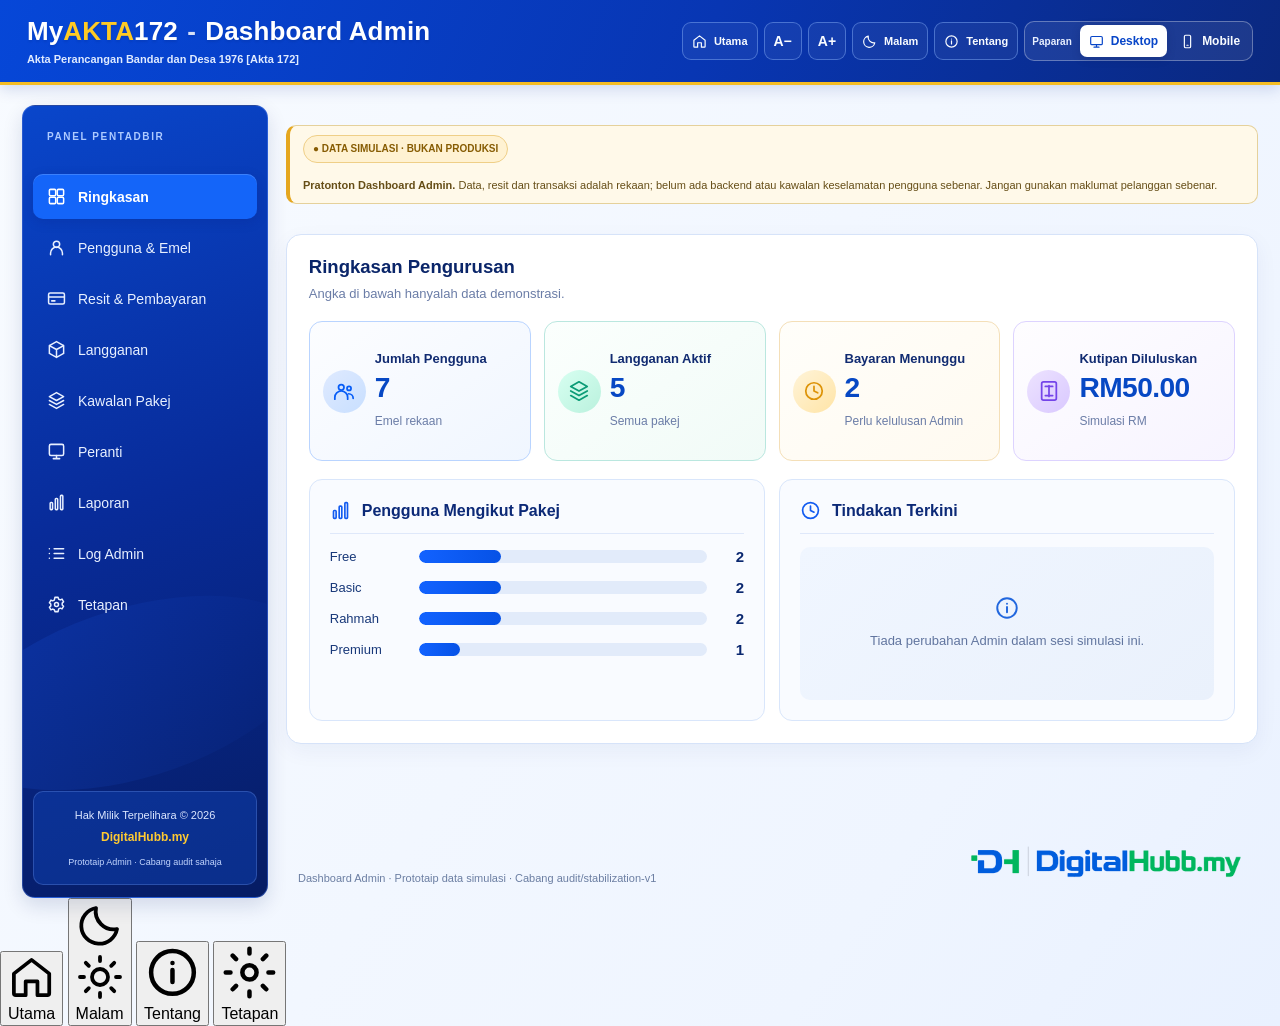
==== admin-preview.html @ 058cecf7 "ui(admin): tambah bar navigasi bawah mobile empat ikon" ====
<!doctype html>
<html lang="ms">
<head>
<meta charset="utf-8"><meta name="viewport" content="width=device-width, initial-scale=1">
<meta name="robots" content="noindex,nofollow">
<title>MyAKTA172 — Dashboard Admin · Royal Blue (Prototaip)</title>
<link rel="stylesheet" href="./admin-preview.css">
<script defer src="./admin-package-policy.js"></script>
<script defer src="./admin-preview.js"></script>
</head>
<body class="admin-royal">
<header class="site-header" role="banner">
  <div class="site-identity">
    <h1>My<span class="gold">AKTA</span>172 <span class="title-dash">-</span> Dashboard Admin</h1>
    <p>Akta Perancangan Bandar dan Desa 1976 [Akta 172]</p>
  </div>
  <nav class="top-actions" aria-label="Navigasi dan kawalan paparan Admin">
    <button type="button" class="header-btn admin-menu-toggle" id="adminMenuToggle" aria-controls="adminSidebar" aria-expanded="false" aria-label="Buka menu Admin">
      <svg viewBox="0 0 24 24" fill="none" stroke="currentColor" stroke-width="2.2" stroke-linecap="round" aria-hidden="true"><path d="M4 6h16M4 12h16M4 18h16"/></svg><span>Menu</span>
    </button>
    <button type="button" class="header-btn" id="navHome"><svg viewBox="0 0 24 24" fill="none" stroke="currentColor" stroke-width="1.9" stroke-linecap="round" stroke-linejoin="round" aria-hidden="true"><path d="m3 10 9-7 9 7v10a1 1 0 0 1-1 1h-5v-7H9v7H4a1 1 0 0 1-1-1z"/></svg><span>Utama</span></button>
    <button type="button" class="header-btn text-scale" id="fontDecrease" title="Kecilkan tulisan Dashboard">A−</button>
    <button type="button" class="header-btn text-scale" id="fontIncrease" title="Besarkan tulisan Dashboard">A+</button>
    <button type="button" class="header-btn" id="themeToggle" aria-pressed="false"><svg viewBox="0 0 24 24" fill="none" stroke="currentColor" stroke-width="1.9" stroke-linecap="round" stroke-linejoin="round" aria-hidden="true"><path d="M20.5 14A9 9 0 0 1 10 3.5 9 9 0 1 0 20.5 14z"/></svg><span>Malam</span></button>
    <button type="button" class="header-btn" id="aboutAdmin"><svg viewBox="0 0 24 24" fill="none" stroke="currentColor" stroke-width="1.9" stroke-linecap="round" stroke-linejoin="round" aria-hidden="true"><circle cx="12" cy="12" r="9"/><path d="M12 11v5m0-8h.01"/></svg><span>Tentang</span></button>
    <div class="view-switch" role="group" aria-label="Pratonton paparan"><span>Paparan</span>
      <button type="button" class="view-btn active" id="viewDesktop" aria-pressed="true"><svg viewBox="0 0 24 24" fill="none" stroke="currentColor" stroke-width="1.9" stroke-linecap="round" stroke-linejoin="round" aria-hidden="true"><rect x="2.7" y="4" width="18.6" height="13" rx="2"/><path d="M8 21h8m-4-4v4"/></svg><span>Desktop</span></button>
      <button type="button" class="view-btn" id="viewMobile" aria-pressed="false"><svg viewBox="0 0 24 24" fill="none" stroke="currentColor" stroke-width="1.9" stroke-linecap="round" stroke-linejoin="round" aria-hidden="true"><rect x="7" y="2" width="10" height="20" rx="2"/><path d="M11 18h2"/></svg><span>Mobile</span></button>
    </div>
  </nav>
</header>
<button type="button" class="admin-drawer-backdrop" id="adminMenuBackdrop" hidden aria-label="Tutup menu Admin"></button>
<div class="shell">
<aside class="sidebar" id="adminSidebar" aria-label="Navigasi modul Admin">
  <button type="button" class="admin-menu-close" id="adminMenuClose" aria-label="Tutup menu">×</button>
  <div class="side-heading">PANEL PENTADBIR</div>
  <nav class="side-nav" aria-label="Modul pentadbir">
    <button type="button" class="active" data-tab="overview"><svg viewBox="0 0 24 24" fill="none" stroke="currentColor" stroke-width="1.9" stroke-linecap="round" stroke-linejoin="round" aria-hidden="true"><rect x="3" y="3" width="8" height="8" rx="1.5"/><rect x="13" y="3" width="8" height="8" rx="1.5"/><rect x="3" y="13" width="8" height="8" rx="1.5"/><rect x="13" y="13" width="8" height="8" rx="1.5"/></svg><span>Ringkasan</span></button>
    <button type="button" data-tab="users"><svg viewBox="0 0 24 24" fill="none" stroke="currentColor" stroke-width="1.9" stroke-linecap="round" stroke-linejoin="round" aria-hidden="true"><circle cx="12" cy="8" r="4"/><path d="M4.5 21v-2a7.5 7.5 0 0 1 15 0v2"/></svg><span>Pengguna & Emel</span></button>
    <button type="button" data-tab="payments"><svg viewBox="0 0 24 24" fill="none" stroke="currentColor" stroke-width="1.9" stroke-linecap="round" stroke-linejoin="round" aria-hidden="true"><rect x="2" y="5" width="20" height="14" rx="2"/><path d="M2 10h20m-16 5h4"/></svg><span>Resit & Pembayaran</span></button>
    <button type="button" data-tab="subscriptions"><svg viewBox="0 0 24 24" fill="none" stroke="currentColor" stroke-width="1.9" stroke-linecap="round" stroke-linejoin="round" aria-hidden="true"><path d="m12 2 9 5-9 5-9-5 9-5zm-9 5v10l9 5 9-5V7M12 12v10"/></svg><span>Langganan</span></button>
    <button type="button" data-tab="plans"><svg viewBox="0 0 24 24" fill="none" stroke="currentColor" stroke-width="1.9" stroke-linecap="round" stroke-linejoin="round" aria-hidden="true"><path d="m12 2-9 5 9 5 9-5-9-5zm-9 10 9 5 9-5m-18 5 9 5 9-5"/></svg><span>Kawalan Pakej</span></button>
    <button type="button" data-tab="devices"><svg viewBox="0 0 24 24" fill="none" stroke="currentColor" stroke-width="1.9" stroke-linecap="round" stroke-linejoin="round" aria-hidden="true"><rect x="3" y="3" width="18" height="14" rx="2"/><path d="M8 21h8m-4-4v4"/></svg><span>Peranti</span></button>
    <button type="button" data-tab="reports"><svg viewBox="0 0 24 24" fill="none" stroke="currentColor" stroke-width="1.9" stroke-linecap="round" stroke-linejoin="round" aria-hidden="true"><rect x="4" y="12" width="3" height="9" rx="1"/><rect x="10.5" y="7" width="3" height="14" rx="1"/><rect x="17" y="3" width="3" height="18" rx="1"/></svg><span>Laporan</span></button>
    <button type="button" data-tab="audit"><svg viewBox="0 0 24 24" fill="none" stroke="currentColor" stroke-width="1.9" stroke-linecap="round" stroke-linejoin="round" aria-hidden="true"><path d="M9 6h12M9 12h12M9 18h12M3 6h.01M3 12h.01M3 18h.01"/></svg><span>Log Admin</span></button>
    <button type="button" data-tab="settings"><svg viewBox="0 0 24 24" fill="none" stroke="currentColor" stroke-width="1.9" stroke-linecap="round" stroke-linejoin="round" aria-hidden="true"><path d="M10 3h4l.8 2.3 2 .9 2.2-1 2 3.4-1.8 1.6v2.4l1.8 1.6-2 3.4-2.2-1-2 .9L14 21h-4l-.8-2.3-2-.9-2.2 1-2-3.4 1.8-1.6v-2.4L3 9.8l2-3.4 2.2 1 2-.9z"/><circle cx="12" cy="12" r="2.5"/></svg><span>Tetapan</span></button>
  </nav>
  <div class="side-foot"><div>Hak Milik Terpelihara © 2026</div><strong>DigitalHubb.my</strong><small>Prototaip Admin · Cabang audit sahaja</small></div>
</aside>
<div class="content">

<main class="main">
<div class="notice"><span class="demo-pill">● DATA SIMULASI · BUKAN PRODUKSI</span><span><b>Pratonton Dashboard Admin.</b> Data, resit dan transaksi adalah rekaan; belum ada backend atau kawalan keselamatan pengguna sebenar. Jangan gunakan maklumat pelanggan sebenar.</span></div>
<div id="toast" role="status" aria-live="polite"></div>
<section id="overview" class="panel">
<div class="section-title"><div><h2>Ringkasan Pengurusan</h2><p class="muted">Angka di bawah hanyalah data demonstrasi.</p></div></div>
<div class="kpis">
  <div class="kpi kpi-blue"><span class="kpi-icon"><svg viewBox="0 0 24 24" fill="none" stroke="currentColor" stroke-width="1.9" stroke-linecap="round" stroke-linejoin="round" aria-hidden="true"><circle cx="9" cy="8" r="3"/><circle cx="17.5" cy="9.2" r="2.2"/><path d="M2 21v-2a7 7 0 0 1 14 0v2M17 15a5 5 0 0 1 5 5"/></svg></span><div class="kpi-content"><span class="kpi-label">Jumlah Pengguna</span><strong id="kUsers">—</strong><span class="muted">Emel rekaan</span></div></div>
  <div class="kpi kpi-green"><span class="kpi-icon"><svg viewBox="0 0 24 24" fill="none" stroke="currentColor" stroke-width="1.9" stroke-linecap="round" stroke-linejoin="round" aria-hidden="true"><path d="m12 2 9 5-9 5-9-5 9-5zm-9 10 9 5 9-5m-18 5 9 5 9-5"/></svg></span><div class="kpi-content"><span class="kpi-label">Langganan Aktif</span><strong id="kActive">—</strong><span class="muted">Semua pakej</span></div></div>
  <div class="kpi kpi-amber"><span class="kpi-icon"><svg viewBox="0 0 24 24" fill="none" stroke="currentColor" stroke-width="1.9" stroke-linecap="round" stroke-linejoin="round" aria-hidden="true"><circle cx="12" cy="12" r="9"/><path d="M12 7v5l4 2"/></svg></span><div class="kpi-content"><span class="kpi-label">Bayaran Menunggu</span><strong id="kPending">—</strong><span class="muted">Perlu kelulusan Admin</span></div></div>
  <div class="kpi kpi-purple"><span class="kpi-icon"><svg viewBox="0 0 24 24" fill="none" stroke="currentColor" stroke-width="1.9" stroke-linecap="round" stroke-linejoin="round" aria-hidden="true"><rect x="4" y="2" width="16" height="20" rx="2"/><path d="M8 7h8M8 17h8m-4-11v12"/></svg></span><div class="kpi-content"><span class="kpi-label">Kutipan Diluluskan</span><strong id="kRevenue">—</strong><span class="muted">Simulasi RM</span></div></div>
</div>
<div class="grid2" style="margin-top:18px"><article class="tile overview-tile"><h3><svg viewBox="0 0 24 24" fill="none" stroke="currentColor" stroke-width="1.9" stroke-linecap="round" stroke-linejoin="round" aria-hidden="true"><rect x="4" y="12" width="3" height="9" rx="1"/><rect x="10.5" y="7" width="3" height="14" rx="1"/><rect x="17" y="3" width="3" height="18" rx="1"/></svg> Pengguna Mengikut Pakej</h3><div id="distribution"></div></article><article class="tile overview-tile"><h3><svg viewBox="0 0 24 24" fill="none" stroke="currentColor" stroke-width="1.9" stroke-linecap="round" stroke-linejoin="round" aria-hidden="true"><circle cx="12" cy="12" r="9"/><path d="M12 7v5l4 2"/></svg> Tindakan Terkini</h3><div id="recentActivity" class="muted"></div></article></div>
</section>

<section id="users" class="panel" hidden>
<h2>Direktori Pengguna dan Emel</h2><p class="muted">Carian, penapis pakej/status, profil, peranti serta riwayat pembayaran pengguna.</p>
<div class="toolbar">
<label class="field">Carian emel atau ID<input id="userSearch" type="search" placeholder="Contoh: pengguna02@example.test"></label>
<label class="field">Pakej<select id="userFilterPlan"><option value="">Semua pakej</option><option>Free</option><option>Basic</option><option>Rahmah</option><option>Premium</option></select></label>
<label class="field">Status<select id="userFilterStatus"><option value="">Semua status</option><option>Aktif</option><option>Tamat</option><option>Digantung</option></select></label>
</div>
<div class="tablewrap"><table><thead><tr><th>ID</th><th>Emel</th><th>Pakej</th><th>Status</th><th>Tarikh Tamat</th><th>Peranti</th><th>Tindakan</th></tr></thead><tbody id="userRows"></tbody></table></div>
<div id="userDetail" class="profile" hidden></div>
</section>

<section id="payments" class="panel" hidden>
<h2>Pengesahan Pembayaran & Resit Bank</h2><p class="muted">Kelulusan/tolakan menukar rekod simulasi. Fail resit tidak dihantar atau disimpan. Admin sebenar mesti menyimpan resit secara sulit dan mengesahkan bayaran sebelum mengaktifkan akses.</p>
<div class="tablewrap"><table><thead><tr><th>ID</th><th>Emel</th><th>Kategori</th><th>Pakej</th><th>RM</th><th>Resit / Lihat</th><th>Status</th><th>Keputusan</th></tr></thead><tbody id="paymentRows"></tbody></table></div>
<hr class="divider"><h3>Simulasikan Permohonan Pembayaran Baharu</h3>
<form id="receiptForm" class="toolbar">
<label class="field">Pengguna<select id="payUser" required></select></label>
<label class="field">Pakej Dipohon<select id="payPlan" required><option>Basic</option><option>Rahmah</option><option>Premium</option></select></label>
<label class="field">Kategori transaksi automatik<output id="payCategory" class="auto-category" aria-live="polite">—</output></label>
<label class="field">Fail resit ujian (PDF/JPG/PNG, maksimum 5MB)<input id="payFile" type="file" accept=".pdf,.jpg,.jpeg,.png,application/pdf,image/jpeg,image/png" required></label>
<button class="btn primary" type="submit">Tambah Permohonan Simulasi</button>
</form><div class="help">Tiada muat naik sebenar atau simpanan ke pelayan. Fail resit ujian (PDF/JPG/PNG) hanya boleh dibuka sementara dalam pelayar ini dan hilang apabila halaman dimuat semula. Resit contoh B001–B004 ialah dokumen simulasi, bukan resit bank. Jangan gunakan fail sebenar pelanggan.</div>
</section>

<section id="subscriptions" class="panel" hidden>
<h2>Pengaktifan, Pembaharuan dan Naik Taraf</h2><p class="muted">Tempoh 30 hari setiap langganan yang diluluskan. Pembaharuan menambah 30 hari selepas tarikh tamat sedia ada jika masih aktif. Fungsi override manual ini hanya simulasi dan merekod sebab dalam log.</p>
<div class="toolbar">
<label class="field">Akaun pengguna<select id="subUser"></select></label>
<label class="field">Pakej sasaran<select id="subPlan"><option>Free</option><option>Basic</option><option>Rahmah</option><option>Premium</option></select></label>
<label class="field">Sebab tindakan Admin<input id="subReason" placeholder="Wajib untuk perubahan manual" maxlength="160"></label>
<button type="button" class="btn primary" id="subUpgrade">Tukar Pakej (Simulasi)</button>
<button type="button" class="btn" id="subRenew">Tambah 30 Hari (Simulasi)</button>
</div>
<div class="tablewrap"><table><thead><tr><th>ID</th><th>Emel</th><th>Pakej</th><th>Tarikh Mula</th><th>Tamat</th><th>Status</th></tr></thead><tbody id="subscriptionRows"></tbody></table></div>
</section>

<section id="plans" class="panel" hidden>
<h2>Kawalan Pakej dan Hak Akses</h2><p class="muted">Matriks muktamad pemilik. Akses seksyen dihasilkan daripada 12 Bahagian / 83 ID seksyen dalam DATA.parts asal (tanpa mengubah fail Akta). Harga dan kebenaran belum mempunyai backend.</p>
<div id="planCards" class="grid4"></div>
<h3 style="margin-top:24px">Matriks Bahagian dan Fungsi</h3>
<div class="tablewrap"><table class="matrix"><thead><tr><th>Bahagian / Fungsi</th><th>FREE</th><th>BASIC</th><th>RAHMAH</th><th>PREMIUM</th></tr></thead><tbody id="matrixRows"></tbody></table></div>
<hr class="divider"><h3>Semakan Akses Mengikut Seksyen</h3>
<div class="toolbar"><label class="field">Pilih Pakej<select id="sectionPlan"><option>Free</option><option selected>Basic</option><option>Rahmah</option><option>Premium</option></select></label>
<label class="field">Pilih Bahagian<select id="sectionPart"><option value="">Semua Bahagian</option></select></label></div>
<div class="tablewrap"><table><thead><tr><th>Bahagian</th><th>Seksyen</th><th>Keputusan Akses</th></tr></thead><tbody id="sectionRows"></tbody></table></div>
<p class="help"><b>Peraturan 8 carta alir & cetakan:</b> tersedia sebagai ciri Rahmah/Premium sahaja, tetapi setiap carta WAJIB dipadankan dengan semua seksyen rujukannya dan setiap seksyen itu mesti dibenarkan. Pemetaan lapan carta belum disahkan, maka tiada carta diluluskan secara automatik dalam demonstrasi ini. <b>Hubungan Seksyen Berkaitan</b> disenaraikan untuk Basic/Rahmah/Premium tetapi belum diaktifkan sehingga audit fungsi selesai.</p>
</section>

<section id="devices" class="panel" hidden>
<h2>Kawalan Satu Akaun, Satu Peranti Aktif</h2><p class="muted">Rekod sesi/peranti di sini rekaan. Tetap semula peranti memerlukan alasan dan merekod log; pengesahan peranti sebenar mesti dibuat pada backend.</p>
<div class="toolbar">
<label class="field">Akaun<select id="deviceUser"></select></label>
<label class="field">Alasan reset peranti<input id="deviceReason" maxlength="160" placeholder="Sebab yang boleh diaudit"></label>
<button type="button" class="btn danger" id="resetDevice">Tetapkan Semula Peranti</button>
</div>
<div class="tablewrap"><table><thead><tr><th>Emel</th><th>Pakej</th><th>Sesi Aktif</th><th>Peranti Semasa (rekaan)</th></tr></thead><tbody id="deviceRows"></tbody></table></div>
</section>

<section id="reports" class="panel" hidden><h2>Laporan & Statistik</h2><p class="muted">Eksport CSV data simulasi sahaja. Data pelanggan sebenar memerlukan penapisan peranan, dasar retensi dan kawalan eksport.</p>
<div id="reportSummary" class="grid4"></div><div class="toolbar"><button type="button" id="exportUsers" class="btn primary">Eksport CSV Pengguna (Demo)</button><button type="button" id="exportPayments" class="btn">Eksport CSV Pembayaran (Demo)</button></div></section>

<section id="audit" class="panel" hidden><h2>Rekod Aktiviti Admin</h2><p class="muted">Log simulasi untuk kelulusan bayaran, pertukaran pakej, pembaharuan dan reset peranti. Hilang selepas muat semula.</p>
<div class="tablewrap"><table><thead><tr><th>Masa</th><th>Tindakan</th><th>Akaun / Rekod</th><th>Butiran</th></tr></thead><tbody id="auditRows"></tbody></table></div></section>

<section id="settings" class="panel" hidden><h2>Tetapan & Keselamatan</h2>
<div class="grid2"><div class="tile"><h3>Tempoh Pakej</h3><strong>30 hari</strong><p class="muted">Pakej Free tiada tamat tempoh berbayar.</p></div>
<div class="tile"><h3>Had Sesi</h3><strong>1 peranti</strong><p class="muted">Penguatkuasaan sebenar wajib melalui backend.</p></div>
<div class="tile"><h3>Kupon & Promosi</h3><span class="pill warn">Cadangan sahaja</span><p class="muted">Belum diaktifkan dan belum ditentukan polisinya.</p></div>
<div class="tile"><h3>Integrasi</h3><span class="pill bad">Belum disambung</span><p class="muted">Belum ada auth, API, database, storan resit sulit atau payment gateway.</p></div></div>
<p class="help">Penerbitan kepada pelanggan memerlukan: pengesahan Admin berasingan dengan MFA, storan resit persendirian, semakan hak akses pada pelayan, penguatkuasaan sesi/peranti, log audit tahan ubah, kawalan tamat tempoh, dan kandungan premium tidak tersedia melalui fail awam atau cache GitHub Pages.</p>
</section>
<footer class="admin-footer"><span>Dashboard Admin · Prototaip data simulasi · Cabang audit/stabilization-v1</span><img src="./01_DigitalHubb.my_Rasmi_Transparent_6500px.png" alt="DigitalHubb.my — Logo rasmi"></footer>
</main></div></div>
<nav class="mobile-action-bar" id="mobileActionBar" aria-label="Pintasan Dashboard mobile">
  <button type="button" id="bottomHome" class="mobile-action active" aria-current="page"><svg viewBox="0 0 24 24" fill="none" stroke="currentColor" stroke-width="1.9" stroke-linecap="round" stroke-linejoin="round" aria-hidden="true"><path d="m3 10 9-7 9 7v10a1 1 0 0 1-1 1h-5v-7H9v7H4a1 1 0 0 1-1-1z"/></svg><span>Utama</span></button>
  <button type="button" id="bottomTheme" class="mobile-action" aria-pressed="false"><svg id="bottomMoonIcon" viewBox="0 0 24 24" fill="none" stroke="currentColor" stroke-width="1.9" stroke-linecap="round" stroke-linejoin="round" aria-hidden="true"><path d="M20.5 14A9 9 0 0 1 10 3.5 9 9 0 1 0 20.5 14z"/></svg><svg id="bottomSunIcon" hidden viewBox="0 0 24 24" fill="none" stroke="currentColor" stroke-width="1.9" stroke-linecap="round" stroke-linejoin="round" aria-hidden="true"><circle cx="12" cy="12" r="4"/><path d="M12 2v2M12 20v2M2 12h2m16 0h2M4.9 4.9l1.5 1.5m11.2 11.2 1.5 1.5M19.1 4.9l-1.5 1.5M6.4 17.6l-1.5 1.5"/></svg><span id="bottomThemeLabel">Malam</span></button>
  <button type="button" id="bottomAbout" class="mobile-action"><svg viewBox="0 0 24 24" fill="none" stroke="currentColor" stroke-width="1.9" stroke-linecap="round" stroke-linejoin="round" aria-hidden="true"><circle cx="12" cy="12" r="9"/><path d="M12 11v5m0-8h.01"/></svg><span>Tentang</span></button>
  <button type="button" id="bottomSettings" class="mobile-action"><svg viewBox="0 0 24 24" fill="none" stroke="currentColor" stroke-width="1.9" stroke-linecap="round" stroke-linejoin="round" aria-hidden="true"><circle cx="12" cy="12" r="3"/><path d="M12 2v2m0 16v2M4.93 4.93l1.42 1.42m11.3 11.3 1.42 1.42M2 12h2m16 0h2M4.93 19.07l1.42-1.42m11.3-11.3 1.42-1.42"/></svg><span>Tetapan</span></button>
</nav>
<dialog id="confirmation"<h2 id="confirmTitle">Sahkan tindakan simulasi</h2><p id="confirmText" class="audit-note"></p><div class="row"><button type="button" class="btn primary" id="confirmYes">Sahkan Simulasi</button><button type="button" class="btn subtle" id="confirmNo">Batal</button></div></dialog>
<dialog id="receiptDialog" aria-labelledby="receiptTitle" class="receipt-dialog"><h2 id="receiptTitle">Pratonton Resit — Simulasi</h2><div id="receiptDetails" class="receipt-details"></div><div id="receiptViewport" class="receipt-viewport"></div><div class="row"><button type="button" class="btn primary" id="receiptClose">Tutup Pratonton</button></div></dialog>
<dialog id="adminAboutDialog" aria-labelledby="adminAboutTitle"><h2 id="adminAboutTitle">Tentang Dashboard Admin MyAKTA172</h2><p>Prototaip pengurusan pakej MyAKTA172 oleh DigitalHubb.my. Semua rekod pengguna, resit dan kutipan adalah data simulasi. Belum ada integrasi pangkalan data, pengesahan Admin atau pembayaran sebenar.</p><p class="muted">Aplikasi utama MyAKTA172, lapan carta alir, teks Akta 172 dan cabang main tidak diubah oleh paparan ini.</p><button type="button" id="adminAboutClose" class="btn primary">Tutup</button></dialog>
</body></html>
---- admin-preview.css ----
/* MyAKTA172 Dashboard Admin (simulasi) — halaman berasingan, tiada sentuhan index.html */
:root{font-family:Inter,Arial,Helvetica,sans-serif;color:#102b4e;background:#f3f6fb;font-synthesis:none}
*{box-sizing:border-box}body{margin:0}button,input,select,textarea{font:inherit}button{cursor:pointer}button:disabled{opacity:.5;cursor:not-allowed}
button:focus-visible,input:focus-visible,select:focus-visible,textarea:focus-visible{outline:3px solid #ffc43d;outline-offset:2px}
.shell{min-height:100vh;display:grid;grid-template-columns:240px minmax(0,1fr)}
.sidebar{background:linear-gradient(165deg,#082c5b,#061d3c);color:#fff;padding:25px 14px;display:flex;flex-direction:column;gap:20px}
.brand{display:flex;align-items:center;gap:10px;padding:0 10px}.brand img{width:43px;height:43px;object-fit:contain}.brand strong{font-size:19px}.brand small{display:block;color:#a8d2fc;font-size:10px;letter-spacing:1px}
.side-nav{display:grid;gap:4px}.side-nav button{display:block;width:100%;text-align:left;background:transparent;border:0;border-radius:9px;color:#cfdef1;padding:12px 14px;font-size:14px}
.side-nav button.active{background:#1365c5;color:#fff;font-weight:700}.side-nav button:hover:not(.active){background:#ffffff15}
.side-foot{margin-top:auto;border-top:1px solid #ffffff25;padding:16px 10px 0;font-size:12px;color:#bed3e9;line-height:1.6}
.content{min-width:0}.top{background:#fff;border-bottom:1px solid #dbe5f1;display:flex;align-items:center;justify-content:space-between;gap:12px;padding:21px 28px;flex-wrap:wrap}
.top h1{margin:0;font-size:25px}.top p{margin:5px 0 0;color:#60758c;font-size:13px}.demo{background:#fff5de;color:#775112;border:1px solid #f0d491;padding:7px 12px;border-radius:50px;font-size:12px;font-weight:700}
.main{max-width:1550px;padding:24px 28px 50px;margin:auto}.notice{padding:15px 17px;border-left:4px solid #cd8e14;background:#fff9eb;color:#6c4e1d;border-radius:8px;margin-bottom:18px;font-size:13px;line-height:1.6}
.kpis{display:grid;grid-template-columns:repeat(4,minmax(0,1fr));gap:13px}.kpi{background:#fff;border:1px solid #dbe5f0;border-radius:13px;padding:17px}
.kpi strong{display:block;margin:9px 0;font-size:29px;color:#0756a6}.muted{color:#637b96;font-size:13px;line-height:1.6}
.panel{background:#fff;border:1px solid #dce7f2;border-radius:14px;margin:17px 0;padding:22px;box-shadow:0 2px 7px #1a41610a}
.panel[hidden]{display:none!important}.panel h2{font-size:20px;margin:0 0 7px}.panel h3{font-size:16px;margin:0 0 9px}
.row{display:flex;align-items:center;gap:12px;flex-wrap:wrap}.row.space{justify-content:space-between}.grid2{display:grid;grid-template-columns:repeat(2,minmax(0,1fr));gap:16px}
.grid4{display:grid;grid-template-columns:repeat(4,minmax(0,1fr));gap:12px}.tile{border:1px solid #dce6f1;border-radius:11px;padding:16px;background:#f9fbfe}
.tile strong{font-size:22px;display:block;margin:7px 0}.tile b{font-size:15px}.tile.active{border:2px solid #216fd1;background:#edf5ff}
input,select,textarea{background:#fff;color:#143559;border:1px solid #b9cbe2;border-radius:8px;padding:10px;max-width:100%}
textarea{width:100%;resize:vertical}input[type=file]{font-size:12px}.field{display:flex;flex-direction:column;gap:6px;font-size:13px;color:#284862;min-width:150px;flex:1}
.toolbar{display:flex;flex-wrap:wrap;gap:10px;align-items:end;margin:17px 0}
.tablewrap{overflow:auto}table{border-collapse:collapse;width:100%;min-width:760px}th,td{padding:12px 10px;text-align:left;border-bottom:1px solid #e5edf6;font-size:12px;vertical-align:middle}
th{background:#f1f6fc;color:#245179;font-weight:700}tr:hover td{background:#f9fbfe}.mono{font-family:ui-monospace,SFMono-Regular,Consolas,monospace}.small{font-size:12px}
.pill{display:inline-block;border-radius:20px;padding:5px 9px;background:#e6efff;color:#135395;font-size:11px;font-weight:700}
.pill.ok{background:#def7e7;color:#167045}.pill.warn{background:#fff1ce;color:#936000}.pill.bad{background:#ffe5e8;color:#a33348}
.btn{border:1px solid #bdd3ed;border-radius:8px;padding:9px 12px;color:#0c5199;background:#ecf5ff;font-weight:600;font-size:12px}
.btn.primary{color:#fff;border-color:#0c5fc0;background:#0c5fc0}.btn.danger{color:#a02f43;background:#fff0f2;border-color:#eec5cc}
.btn.subtle{color:#3c5a78;background:#fff}.btn:hover:not(:disabled){filter:brightness(.96)}.btn+.btn{margin-left:5px}
.stat-row{display:flex;gap:11px;align-items:center;margin:12px 0}.stat-row>span:first-child{width:82px;font-size:13px}.bar{height:10px;background:#eaf1fa;border-radius:9px;flex:1;overflow:hidden}.bar>span{display:block;height:100%;background:#186bce;border-radius:9px}.stat-row b{min-width:24px;text-align:right}
.divider{border:0;border-top:1px solid #e1ebf6;margin:18px 0}.help{background:#edf5ff;color:#264f77;border-radius:9px;padding:12px;font-size:12px;line-height:1.6}
.matrix th,.matrix td{text-align:center;min-width:73px}.matrix th:first-child,.matrix td:first-child{text-align:left;min-width:270px}.check{color:#167b4a;font-weight:800}.cross{color:#a5b3c4}
#toast{margin:0 0 16px;min-height:0}#toast:not(:empty){background:#e9f6ee;color:#185b38;border:1px solid #b7dfc7;border-radius:10px;padding:11px}
.profile{margin-top:16px;padding:16px;background:#f4f8fd;border:1px solid #dce6f1;border-radius:10px}
.audit-note{max-width:700px;line-height:1.6}.endnote{font-size:12px;color:#647c98;margin-top:20px}
dialog{max-width:530px;width:calc(100% - 28px);border:0;border-radius:15px;padding:25px;box-shadow:0 22px 70px #001b3b70}
dialog::backdrop{background:#041a378a}
@media(max-width:1050px){.kpis,.grid4{grid-template-columns:repeat(2,minmax(0,1fr))}.shell{grid-template-columns:195px minmax(0,1fr)}}
@media(max-width:700px){.shell{display:block}.sidebar{position:relative;padding:14px;gap:12px}.side-nav{display:flex;overflow:auto;gap:5px;scrollbar-width:thin}.side-nav button{white-space:nowrap;padding:9px 12px}.side-foot{display:none}.top{padding:16px}.top h1{font-size:20px}.main{padding:15px}.grid2{grid-template-columns:1fr}.panel{padding:15px}.matrix th:first-child,.matrix td:first-child{min-width:180px}}
@media(max-width:430px){.kpis,.grid4{grid-template-columns:1fr}}

/* Pembayaran V2: kategori automatik + pembuka resit ujian sahaja */
.auto-category{min-height:39px;display:flex;align-items:center;padding:9px 11px;background:#edf5ff;color:#154d83;border:1px solid #bdd3ed;border-radius:8px;font-weight:700}
.auto-category.invalid{color:#9b3241;background:#fff0f2;border-color:#f0c5cf}
.receipt-dialog{width:min(690px,calc(100% - 24px));max-width:690px;max-height:90vh;overflow:auto}
.receipt-details{border:1px solid #dce7f2;border-radius:9px;background:#f5f9ff;padding:13px;margin:14px 0;font-size:13px;line-height:1.8}
.receipt-viewport{border:1px solid #cbdcf0;border-radius:9px;background:#f1f5fa;padding:12px;margin:14px 0;min-height:100px;overflow:auto}
.receipt-viewport img{display:block;max-width:100%;max-height:56vh;margin:auto;object-fit:contain}
.receipt-viewport iframe{display:block;width:100%;height:49vh;border:0;background:#fff}
.demo-receipt{background:#fff;border:2px dashed #a4c0e6;border-radius:10px;padding:22px;color:#1e456e;max-width:480px;margin:auto}
.demo-receipt h3{color:#0d56a4;font-size:18px;margin:0 0 10px}
.demo-receipt .stamp{background:#ffebba;color:#734e02;font-weight:800;text-align:center;border-radius:6px;padding:8px;margin:13px 0;letter-spacing:.06em}
.demo-receipt p{margin:8px 0;font-size:13px}
.receipt-viewport a{display:inline-block;margin:6px 0;color:#0b57a6}
@media(max-width:700px){.receipt-dialog{padding:16px}.receipt-viewport iframe{height:43vh}}

/* ============================================================
   DigitalHubb.my · MyAKTA172 · Royal Blue official Admin skin
   Terhad kepada admin-preview, tidak mempengaruhi aplikasi utama
   ============================================================ */
:root{--royal:#124cde;--royal-bright:#075fff;--royal-dark:#0834ae;--royal-ink:#0b2565;--royal-bg:#f2f6ff;--line:#d6e3f9;--ink:#0d2051;--admin-zoom:1}
body.admin-royal{color:var(--ink);background:linear-gradient(125deg,#f8fbff 0%,#eff5ff 75%,#e9f1ff 100%);min-width:0}
.site-header{background:linear-gradient(112deg,#0647d8 0%,#0836b3 55%,#0a287f 100%);color:#fff;box-shadow:0 5px 14px #092c8b25;border-bottom:3px solid #f5bd24;display:flex;justify-content:space-between;align-items:center;gap:20px;flex-wrap:wrap;padding:15px clamp(20px,2.1vw,38px);min-height:85px}
.site-identity h1{color:#fff;font-size:clamp(23px,2vw,32px);font-weight:850;letter-spacing:.005em;line-height:1.1;white-space:normal;margin:0;text-shadow:0 2px 2px #001c6320}
.site-identity .gold{color:#ffca24}.site-identity .title-dash{opacity:.84;padding:0 2px}
.site-identity p{font-size:11px;margin:7px 0 0;color:#e0ebff;font-weight:600}
.top-actions{display:flex;align-items:center;gap:8px;flex-wrap:wrap}
.header-btn,.view-btn{display:inline-flex;align-items:center;justify-content:center;gap:7px;color:#f9fcff;border:1px solid #76a0ed8a;background:#ffffff0d;border-radius:9px;padding:10px 12px;text-decoration:none;white-space:nowrap;font-size:12px;font-weight:700;min-height:38px}
.header-btn svg,.view-btn svg{width:15px;height:15px;flex:none}
.header-btn:hover,.view-btn:hover:not(.active){background:#ffffff24;color:#fff}
.header-btn.text-scale{font-size:14px;min-width:38px;padding-inline:9px}
.view-switch{display:flex;align-items:center;gap:4px;padding:3px;border:1px solid #ffffff50;border-radius:10px;background:#ffffff14}
.view-switch>span{font-size:10px;font-weight:700;color:#e9f0ff;margin:0 4px}
.view-switch .view-btn{padding:7px 9px;border:none;background:transparent;min-height:32px;border-radius:7px}
.view-switch .view-btn.active{background:#fff;color:#0745c8;box-shadow:0 2px 8px #01175135}
body.admin-royal .shell{display:grid;grid-template-columns:246px minmax(0,1fr);gap:18px;padding:20px 22px 0;min-height:calc(100vh - 87px);max-width:1900px;margin:0 auto}
body.admin-royal .sidebar{border-radius:13px;min-height:calc(100vh - 115px);background:linear-gradient(160deg,#0946cb 0%,#082b99 50%,#061c63 100%);padding:24px 10px 10px;box-shadow:0 8px 20px #071c6123;position:relative;overflow:hidden;border:1px solid #507ee570}
body.admin-royal .sidebar::before{content:"";position:absolute;left:-30%;right:-20%;height:170px;bottom:15%;border-radius:50%;transform:rotate(-17deg);background:linear-gradient(110deg,#1f63f831,transparent);pointer-events:none}
body.admin-royal .side-heading{font-size:10px;letter-spacing:.16em;font-weight:800;color:#adcaff;padding:1px 14px 12px;position:relative}
body.admin-royal .side-nav{position:relative;display:grid;gap:6px}
body.admin-royal .side-nav button{width:100%;display:flex;gap:12px;align-items:center;padding:13px 14px;border-radius:10px;min-height:44px;background:transparent;color:#e8f0ff;font-size:14px;text-align:left;font-weight:500;transition:background .12s ease}
body.admin-royal .side-nav button svg{height:19px;width:19px;flex-shrink:0}
body.admin-royal .side-nav button.active{background:#1465f9;box-shadow:inset 0 1px 0 #7daeff5e,0 3px 12px #051b7530;color:#fff;font-weight:750}
body.admin-royal .side-nav button:hover:not(.active){background:#ffffff1b;color:#fff}
body.admin-royal .side-foot{position:relative;border:1px solid #82aeff42;border-radius:10px;background:#1042b082;padding:15px 6px;margin:auto 0 2px;color:#dbe6ff;text-align:center;font-size:11px}
body.admin-royal .side-foot strong{display:block;color:#ffca31;font-size:12px;margin:4px 0 0}
body.admin-royal .side-foot small{display:block;color:#c3d6ff;font-size:9px;margin-top:7px}
body.admin-royal .content{min-width:0;display:flex;flex-direction:column}
body.admin-royal .main{margin:0;max-width:none;width:100%;padding:20px 0 0;display:flex;flex-direction:column;flex:1;zoom:var(--admin-zoom)}
body.admin-royal .notice{display:flex;align-items:center;gap:14px;flex-wrap:wrap;border:1px solid #e5d19b;border-left:4px solid #e5a720;background:#fff9e9;color:#664e17;border-radius:10px;padding:9px 13px;margin:0 0 14px;font-size:11px;line-height:1.55}
body.admin-royal .demo-pill{white-space:nowrap;display:inline-block;border:1px solid #efcf87;border-radius:40px;background:#fff2d2;color:#875c03;font-size:10px;padding:5px 9px;font-weight:800}
body.admin-royal .panel{border:1px solid var(--line);border-radius:15px;padding:clamp(17px,1.7vw,28px);margin:0;background:#fff;box-shadow:0 7px 22px #11317d0d}
body.admin-royal .panel h2{color:#0a2569;font-weight:800;font-size:clamp(18px,1.45vw,23px);margin:0 0 6px}
body.admin-royal .panel h3{color:#122d74}
body.admin-royal .section-title{margin:0 0 16px}
body.admin-royal .section-title p{margin:0}
body.admin-royal .muted{color:#6b7da7}
body.admin-royal .kpis{display:grid;grid-template-columns:repeat(4,minmax(0,1fr));gap:13px}
body.admin-royal .kpi{border:1px solid #b9d4ff;border-radius:13px;display:flex;align-items:center;gap:14px;padding:19px 17px;min-height:140px;background:linear-gradient(145deg,#fcfdff,#f0f6ff)}
body.admin-royal .kpi .kpi-icon{width:54px;height:54px;display:flex;align-items:center;justify-content:center;border-radius:50%;flex-shrink:0;color:#075df7;background:linear-gradient(135deg,#dfeaff,#c8dfff)}
body.admin-royal .kpi .kpi-icon svg{width:28px;height:28px}
body.admin-royal .kpi .kpi-label{font-size:13px;color:#112b71;display:block;font-weight:650}
body.admin-royal .kpi strong{font-size:clamp(24px,2.2vw,34px);letter-spacing:-.02em;color:#0748c4;line-height:1.1;margin:7px 0;display:block;white-space:nowrap}
body.admin-royal .kpi .muted{font-size:12px}
body.admin-royal .kpi-green{border-color:#bae7df;background:linear-gradient(145deg,#fbfffd,#f1fbf7)}
body.admin-royal .kpi-green .kpi-icon{background:linear-gradient(135deg,#d7fff1,#baf1dd);color:#0b9b76}
body.admin-royal .kpi-amber{border-color:#f4dfb8;background:linear-gradient(145deg,#fffefa,#fffaf0)}
body.admin-royal .kpi-amber .kpi-icon{background:linear-gradient(135deg,#fff4d9,#ffe4a6);color:#dd9307}
body.admin-royal .kpi-purple{border-color:#ddd3ff;background:linear-gradient(145deg,#fefdff,#f7f4ff)}
body.admin-royal .kpi-purple .kpi-icon{background:linear-gradient(135deg,#ede3ff,#d9c8ff);color:#7444e9}
body.admin-royal .grid2{gap:14px}
body.admin-royal .overview-tile{border:1px solid #d1e1fb;border-radius:13px;background:#fafcff;padding:20px;min-height:235px}
body.admin-royal .overview-tile h3{display:flex;align-items:center;gap:11px;border-bottom:1px solid #dfe8fa;padding-bottom:12px;margin:0 0 13px;font-size:16px;font-weight:800;color:#0c2977}
body.admin-royal .overview-tile h3 svg{width:21px;height:21px;color:#125bf0}
body.admin-royal .stat-row{margin:14px 0;gap:13px}
body.admin-royal .stat-row>span:first-child{font-size:13px;width:76px;color:#183879}
body.admin-royal .stat-row .bar{background:#e2ebfa;height:13px}
body.admin-royal .stat-row .bar span{background:linear-gradient(90deg,#1262ff,#0652e6);border-radius:99px}
body.admin-royal .stat-row b{color:#0a276f}
body.admin-royal .recent-empty{min-height:153px;background:linear-gradient(140deg,#f0f6ff,#eaf1fc);border-radius:10px;display:flex;align-items:center;justify-content:center;flex-direction:column;text-align:center;gap:10px;color:#657cab}
body.admin-royal .recent-empty svg{width:26px;height:26px;color:#2167de}
body.admin-royal .recent-empty p{margin:0;color:#61759f}
body.admin-royal .admin-footer{display:flex;justify-content:space-between;align-items:end;gap:14px;margin-top:auto;padding:22px 12px 14px;min-height:110px;color:#6b7ea2;font-size:11px}
body.admin-royal .admin-footer img{display:block;width:clamp(170px,22vw,295px);max-height:76px;object-fit:contain;object-position:right bottom}
body.admin-royal .tile{background:#f9fbff;border-color:#d9e6fb}
body.admin-royal .tile.active{border-color:#1262f4;background:#eff5ff}
body.admin-royal .btn{color:#0c45be;background:#eef5ff;border-color:#b8d0f7}
body.admin-royal .btn.primary{background:#155de1;color:#fff;border-color:#155de1}
body.admin-royal .btn.danger{color:#a9344b;background:#fff0f2;border-color:#ecc5cf}
body.admin-royal input,body.admin-royal select,body.admin-royal textarea{border-color:#bbcfe9;color:#13366c}
body.admin-royal th{background:#eff5ff;color:#204b9e}
body.admin-royal td{border-color:#e4edfa}
body.admin-royal tr:hover td{background:#f7faff}
body.admin-royal .tablewrap{max-width:100%;overflow:auto}
body.admin-royal .help{background:#edf5ff;color:#1b467f}
body.admin-royal .profile{background:#f2f7ff}
body.admin-royal .auto-category{background:#eff5ff;color:#124cbb}
body.admin-royal .receipt-viewport{background:#f3f7ff}
body.admin-royal dialog{border-radius:14px}
@media (max-width:1480px){
  .site-header{gap:13px}.site-identity h1{font-size:26px}
  .top-actions{gap:6px}.header-btn{padding:8px 9px;font-size:11px}
  body.admin-royal .kpi{padding:16px 13px;gap:9px}
  body.admin-royal .kpi .kpi-icon{width:43px;height:43px}body.admin-royal .kpi .kpi-icon svg{width:22px}
}
@media (max-width:1190px){
  .site-header{align-items:flex-start;flex-direction:column}
  .top-actions{width:100%}
  body.admin-royal .kpis{grid-template-columns:repeat(2,minmax(0,1fr))}
  body.admin-royal .shell{grid-template-columns:211px minmax(0,1fr);gap:13px;padding:13px 14px 0}
}
@media (max-width:760px){
  .site-header{padding:15px;min-height:auto}
  .site-identity h1{font-size:22px}
  .top-actions{overflow-x:auto;flex-wrap:nowrap;max-width:100%;padding-bottom:5px}
  .header-btn{flex-shrink:0}.view-switch{flex-shrink:0}
  body.admin-royal .shell{display:block;padding:10px 12px 0;min-height:calc(100vh - 152px)}
  body.admin-royal .sidebar{min-height:0;display:block;padding:10px;border-radius:11px;margin-bottom:12px}
  body.admin-royal .side-heading{display:none}
  body.admin-royal .side-nav{display:flex;overflow-x:auto;gap:4px;scrollbar-width:thin}
  body.admin-royal .side-nav button{width:auto;white-space:nowrap;flex-shrink:0;padding:9px 11px;min-height:36px}
  body.admin-royal .side-nav button svg{height:15px;width:15px}
  body.admin-royal .side-foot{display:none}
  body.admin-royal .main{padding:0;min-height:60vh}
  body.admin-royal .panel{padding:16px}
  body.admin-royal .kpis{grid-template-columns:repeat(2,minmax(0,1fr));gap:9px}
  body.admin-royal .kpi{padding:12px;min-height:116px}
  body.admin-royal .kpi .kpi-icon{width:36px;height:36px}
  body.admin-royal .grid2{grid-template-columns:1fr}
  body.admin-royal .admin-footer{min-height:90px}
}
@media (max-width:475px){
  body.admin-royal .kpis,body.admin-royal .grid4{grid-template-columns:1fr}
  body.admin-royal .kpi{min-height:95px}
  body.admin-royal .notice{font-size:11px}
  body.admin-royal .admin-footer{align-items:center;flex-direction:column;text-align:center}
  body.admin-royal .admin-footer img{align-self:center;margin-inline:auto;object-position:center bottom}
}
/* Optional genuine mobile-view preview on larger screens */
@media (min-width:761px){
  body.admin-royal.preview-mobile .shell{max-width:470px;display:block;padding:12px;min-height:calc(100vh - 85px)}
  body.admin-royal.preview-mobile .sidebar{min-height:0;padding:10px;display:block;margin:0 0 11px}
  body.admin-royal.preview-mobile .side-heading,body.admin-royal.preview-mobile .side-foot{display:none}
  body.admin-royal.preview-mobile .side-nav{display:flex;overflow-x:auto;gap:4px;scrollbar-width:thin}
  body.admin-royal.preview-mobile .side-nav button{white-space:nowrap;width:auto;flex-shrink:0;padding:8px 10px;min-height:35px}
  body.admin-royal.preview-mobile .side-nav button svg{width:16px;height:16px}
  body.admin-royal.preview-mobile .kpis,body.admin-royal.preview-mobile .grid2,body.admin-royal.preview-mobile .grid4{grid-template-columns:1fr}
  body.admin-royal.preview-mobile .main{padding:0}
  body.admin-royal.preview-mobile .notice{font-size:11px}
  body.admin-royal.preview-mobile .panel{padding:16px}
  body.admin-royal.preview-mobile .admin-footer{flex-direction:column;align-items:center;text-align:center}
}
/* Dark preview: all panels remain usable */
body.admin-royal.theme-dark{background:#08142d;color:#e7eeff;--ink:#e7eeff;--royal-bg:#111e38;--line:#2b4270}
body.admin-royal.theme-dark .panel{background:#101d38;border-color:#2c4372;color:#e7eeff}
body.admin-royal.theme-dark .panel h2,body.admin-royal.theme-dark .panel h3{color:#eaf1ff}
body.admin-royal.theme-dark .muted,body.admin-royal.theme-dark .kpi .muted{color:#b5c5e5}
body.admin-royal.theme-dark .kpi,body.admin-royal.theme-dark .tile{background:#162647;border-color:#344f80}
body.admin-royal.theme-dark .kpi-label,body.admin-royal.theme-dark .kpi .kpi-label{color:#d9e8ff}
body.admin-royal.theme-dark .kpi strong{color:#74a4ff}
body.admin-royal.theme-dark .overview-tile{background:#152541;border-color:#304b7c}
body.admin-royal.theme-dark .overview-tile h3{color:#edf3ff;border-color:#304b7c}
body.admin-royal.theme-dark .stat-row>span:first-child,body.admin-royal.theme-dark .stat-row b{color:#ecf2ff}
body.admin-royal.theme-dark .recent-empty{background:#0d1d38}
body.admin-royal.theme-dark input,body.admin-royal.theme-dark select,body.admin-royal.theme-dark textarea{background:#0b1934;border-color:#395684;color:#fff}
body.admin-royal.theme-dark th{background:#1a3155;color:#e8f0ff}
body.admin-royal.theme-dark td{border-color:#2b426a}
body.admin-royal.theme-dark tr:hover td{background:#1b3158}
body.admin-royal.theme-dark .notice{background:#2a2b39;color:#ffe2a5;border-color:#b8903c}
body.admin-royal.theme-dark .help,body.admin-royal.theme-dark .profile{background:#1b3154;color:#daeaff;border-color:#37517c}
body.admin-royal.theme-dark .auto-category{background:#132f5a;color:#a9c9ff}
body.admin-royal.theme-dark .admin-footer{color:#a3b9e1}
body.admin-royal.theme-dark .receipt-details,body.admin-royal.theme-dark .receipt-viewport{background:#253650;color:#ebf4ff}
body.admin-royal.theme-dark dialog{background:#102445;color:#f5f8ff}
body.admin-royal.theme-dark .demo-receipt{color:#14366b}
@media (prefers-reduced-motion:reduce){body.admin-royal *{scroll-behavior:auto!important;transition:none!important}}

@media (min-width:761px){body.admin-royal.preview-mobile .admin-footer img{align-self:center;margin-inline:auto;object-position:center bottom}}

/* Sidebar mudah alih: ikon tiga garisan, menggantikan navigasi scroll mendatar.
   Kedua-dua mod Mobile sebenar dan preview Desktop→Mobile menggunakan menu tersembunyi. */
body.admin-royal .admin-menu-toggle,
body.admin-royal .admin-menu-close{display:none}
body.admin-royal .admin-drawer-backdrop{position:fixed;inset:0;z-index:140;background:rgba(4,15,45,.58);border:0;padding:0;cursor:pointer}
body.admin-royal .admin-drawer-backdrop[hidden]{display:none!important}
@media (max-width:760px){
  body.admin-royal .admin-menu-toggle{display:inline-flex;flex-shrink:0;background:#fff1;border-color:#ffffff94}
  body.admin-royal .sidebar{
    display:flex;flex-direction:column;position:fixed;top:0;bottom:0;left:0;
    width:min(300px,86vw);height:100dvh;max-height:100dvh;min-height:0;
    z-index:151;overflow-y:auto;overscroll-behavior:contain;
    margin:0;padding:18px 12px 12px;border-radius:0 15px 15px 0;
    transform:translateX(-110%);visibility:hidden;pointer-events:none;
    transition:transform .18s ease;
  }
  body.admin-royal.admin-menu-open .sidebar{transform:translateX(0);visibility:visible;pointer-events:auto}
  body.admin-royal .side-heading{display:block;margin:0 37px 3px 0}
  body.admin-royal .side-nav{display:grid;overflow:visible;gap:5px;flex-shrink:0}
  body.admin-royal .side-nav button{width:100%;white-space:normal;flex-shrink:1;min-height:43px;padding:11px 12px}
  body.admin-royal .side-nav button svg{width:18px;height:18px}
  body.admin-royal .side-foot{display:block;margin:auto 0 0}
  body.admin-royal .admin-menu-close{display:flex}
}
@media (min-width:761px){
  body.admin-royal.preview-mobile .admin-menu-toggle{display:inline-flex}
  body.admin-royal.preview-mobile .sidebar{
    display:flex;flex-direction:column;position:fixed;left:max(12px,calc((100vw - 470px)/2 + 12px));
    top:12px;bottom:12px;max-height:calc(100vh - 24px);height:auto;min-height:0;
    width:min(300px,calc(100vw - 24px));z-index:151;
    overflow-y:auto;overscroll-behavior:contain;
    padding:18px 12px 12px;margin:0;border-radius:14px;
    transform:translateX(-115%);visibility:hidden;pointer-events:none;
    transition:transform .18s ease;
  }
  body.admin-royal.preview-mobile.admin-menu-open .sidebar{transform:translateX(0);visibility:visible;pointer-events:auto}
  body.admin-royal.preview-mobile .side-heading{display:block;margin:0 37px 3px 0}
  body.admin-royal.preview-mobile .side-nav{display:grid;overflow:visible;gap:5px;flex-shrink:0}
  body.admin-royal.preview-mobile .side-nav button{width:100%;white-space:normal;flex-shrink:1;min-height:43px;padding:11px 12px}
  body.admin-royal.preview-mobile .side-nav button svg{width:18px;height:18px}
  body.admin-royal.preview-mobile .side-foot{display:block;margin:auto 0 0}
  body.admin-royal.preview-mobile .admin-menu-close{display:flex}
}
body.admin-royal .admin-menu-close{
  position:absolute;top:12px;right:12px;align-items:center;justify-content:center;
  width:34px;height:34px;border:1px solid #ffffff73;border-radius:8px;
  background:#ffffff16;color:white;font-size:27px;line-height:1;cursor:pointer
}
body.admin-royal .admin-menu-close:focus-visible,
body.admin-royal .admin-menu-toggle:focus-visible{outline:3px solid #ffca24;outline-offset:3px}
@media (prefers-reduced-motion:reduce){
  body.admin-royal .sidebar{transition:none!important}
}
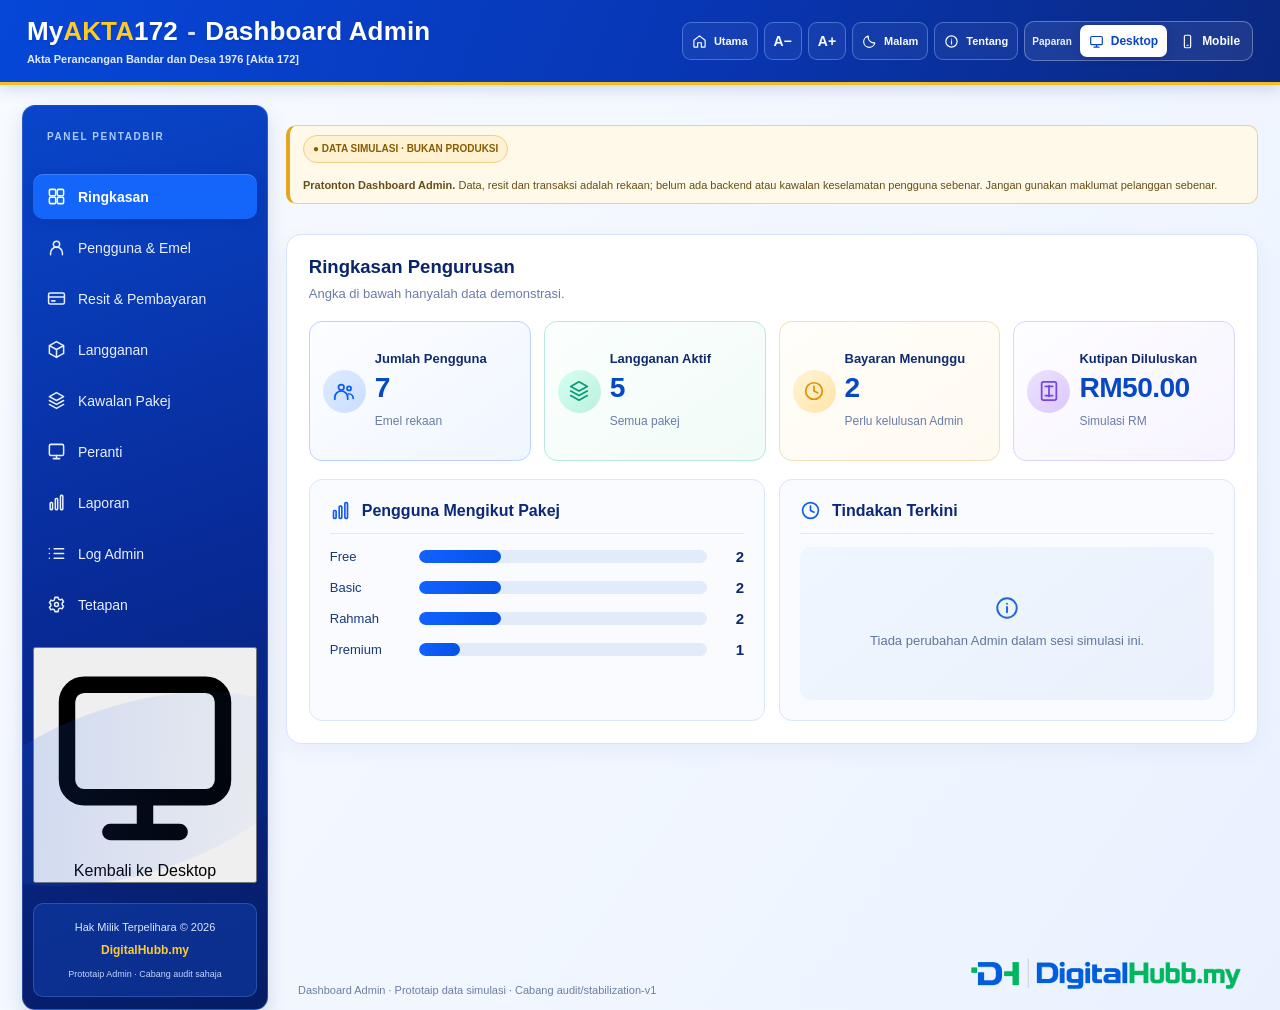
==== commit a3961288: "fix(admin): akses kembali ke Desktop melalui drawer mobile" ====
--- a/admin-preview.html
+++ b/admin-preview.html
@@ -45,6 +45,10 @@
     <button type="button" data-tab="audit"><svg viewBox="0 0 24 24" fill="none" stroke="currentColor" stroke-width="1.9" stroke-linecap="round" stroke-linejoin="round" aria-hidden="true"><path d="M9 6h12M9 12h12M9 18h12M3 6h.01M3 12h.01M3 18h.01"/></svg><span>Log Admin</span></button>
     <button type="button" data-tab="settings"><svg viewBox="0 0 24 24" fill="none" stroke="currentColor" stroke-width="1.9" stroke-linecap="round" stroke-linejoin="round" aria-hidden="true"><path d="M10 3h4l.8 2.3 2 .9 2.2-1 2 3.4-1.8 1.6v2.4l1.8 1.6-2 3.4-2.2-1-2 .9L14 21h-4l-.8-2.3-2-.9-2.2 1-2-3.4 1.8-1.6v-2.4L3 9.8l2-3.4 2.2 1 2-.9z"/><circle cx="12" cy="12" r="2.5"/></svg><span>Tetapan</span></button>
   </nav>
+  <button type="button" class="preview-exit" id="exitMobilePreview">
+    <svg viewBox="0 0 24 24" fill="none" stroke="currentColor" stroke-width="1.9" stroke-linecap="round" stroke-linejoin="round" aria-hidden="true"><rect x="3" y="4" width="18" height="13" rx="2"/><path d="M8 21h8m-4-4v4"/></svg>
+    <span>Kembali ke Desktop</span>
+  </button>
   <div class="side-foot"><div>Hak Milik Terpelihara © 2026</div><strong>DigitalHubb.my</strong><small>Prototaip Admin · Cabang audit sahaja</small></div>
 </aside>
 <div class="content">
--- a/admin-preview.css
+++ b/admin-preview.css
@@ -271,3 +271,55 @@
 @media (prefers-reduced-motion:reduce){
   body.admin-royal .sidebar{transition:none!important}
 }
+
+/* Mobile rasmi V3: hanya hamburger pada header dan empat tindakan di footer.
+   Desktop kekal seperti versi yang dikunci. */
+body.admin-royal .mobile-action-bar{display:none}
+@media (max-width:760px){
+  body.admin-royal .site-header{display:flex;flex-direction:row;align-items:center;justify-content:space-between;flex-wrap:nowrap;gap:9px;padding:13px 14px;min-height:80px}
+  body.admin-royal .site-identity{flex:1 1 auto;min-width:0}
+  body.admin-royal .site-identity h1{font-size:clamp(16px,4.1vw,22px);line-height:1.2;letter-spacing:-.02em}
+  body.admin-royal .site-identity p{font-size:10px;line-height:1.4;margin-top:4px}
+  body.admin-royal .top-actions{display:flex;flex:0 0 auto;width:auto;overflow:visible;flex-wrap:nowrap;padding:0;margin:0;gap:0}
+  body.admin-royal .top-actions>:not(#adminMenuToggle){display:none!important}
+  body.admin-royal .admin-menu-toggle{display:flex;align-items:center;justify-content:center;min-height:45px;min-width:45px;width:45px;height:45px;padding:9px;border:1px solid #9fbefb;border-radius:12px;background:linear-gradient(155deg,#2367fa,#0950d1);box-shadow:0 3px 9px #052e9129}
+  body.admin-royal .admin-menu-toggle svg{width:24px;height:24px}
+  body.admin-royal .admin-menu-toggle span{display:none}
+  body.admin-royal .main{padding-bottom:calc(84px + env(safe-area-inset-bottom,0px))}
+  body.admin-royal .mobile-action-bar{display:grid}
+}
+@media (min-width:761px){
+  body.admin-royal.preview-mobile .site-header{flex-direction:row;align-items:center;flex-wrap:nowrap;gap:14px}
+  body.admin-royal.preview-mobile .site-identity{flex:1 1 auto;min-width:0}
+  body.admin-royal.preview-mobile .top-actions{display:flex;flex:0 0 auto;width:auto;flex-wrap:nowrap;overflow:visible;padding:0}
+  body.admin-royal.preview-mobile .top-actions>:not(#adminMenuToggle){display:none!important}
+  body.admin-royal.preview-mobile .admin-menu-toggle{display:flex;align-items:center;justify-content:center;width:46px;height:46px;min-height:46px;min-width:46px;padding:9px;background:#195ef0;border:1px solid #96b7fa;border-radius:12px}
+  body.admin-royal.preview-mobile .admin-menu-toggle svg{width:25px;height:25px}
+  body.admin-royal.preview-mobile .admin-menu-toggle span{display:none}
+  body.admin-royal.preview-mobile .main{padding-bottom:96px}
+  body.admin-royal.preview-mobile .mobile-action-bar{display:grid;width:min(470px,calc(100% - 24px));left:50%;right:auto;transform:translateX(-50%);border-radius:14px 14px 0 0}
+}
+body.admin-royal .mobile-action-bar{
+  position:fixed;left:0;bottom:0;right:0;z-index:100;
+  grid-template-columns:repeat(4,minmax(0,1fr));
+  padding:7px max(9px,env(safe-area-inset-left,0px)) calc(7px + env(safe-area-inset-bottom,0px)) max(9px,env(safe-area-inset-right,0px));
+  gap:4px;min-height:66px;
+  background:linear-gradient(105deg,#073dbf,#092f9f);
+  border-top:2px solid #f1c239;
+  box-shadow:0 -6px 22px #051c6431;
+}
+body.admin-royal .mobile-action{
+  display:flex;flex-direction:column;align-items:center;justify-content:center;gap:3px;min-width:0;
+  color:#eaf1ff;background:transparent;border:1px solid transparent;border-radius:10px;
+  padding:6px 4px;font-size:11px;font-weight:650;line-height:1.2;min-height:52px
+}
+body.admin-royal .mobile-action svg{width:22px;height:22px;flex:none}
+body.admin-royal .mobile-action svg[hidden]{display:none!important}
+body.admin-royal .mobile-action.active{background:#ffffff22;border-color:#ffffff29;color:#fff}
+body.admin-royal .mobile-action:focus-visible{outline:3px solid #ffda64;outline-offset:1px}
+body.admin-royal .mobile-action:hover{background:#ffffff1c}
+@media(max-width:360px){
+  body.admin-royal .site-identity h1{font-size:16px}
+  body.admin-royal .site-identity p{font-size:9px}
+  body.admin-royal .mobile-action{font-size:10px}
+}
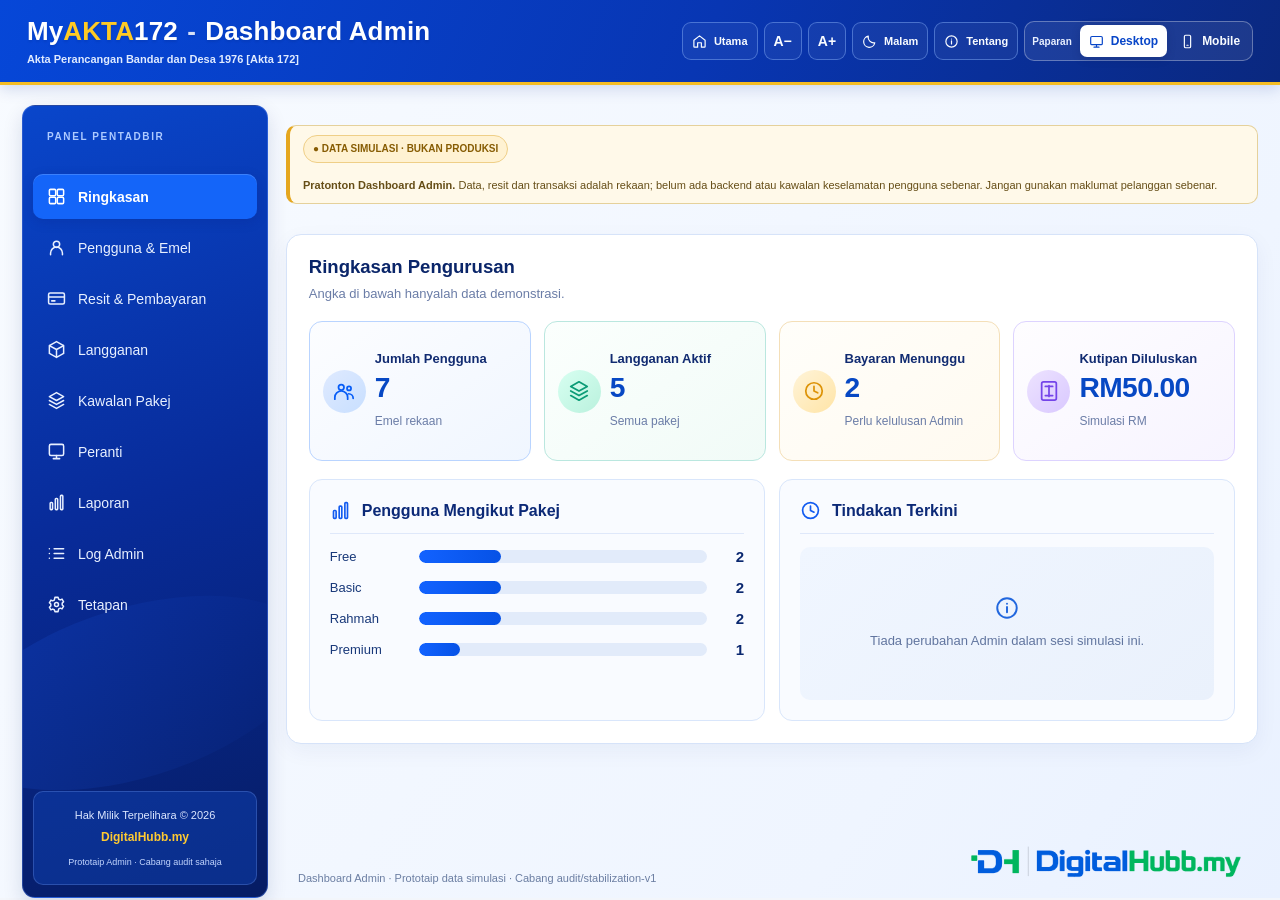
==== commit 49004de2: "fix(admin): baiki tag dialog pengesahan supaya pembayaran simulasi berfungsi" ====
--- a/admin-preview.html
+++ b/admin-preview.html
@@ -146,7 +146,7 @@
   <button type="button" id="bottomAbout" class="mobile-action"><svg viewBox="0 0 24 24" fill="none" stroke="currentColor" stroke-width="1.9" stroke-linecap="round" stroke-linejoin="round" aria-hidden="true"><circle cx="12" cy="12" r="9"/><path d="M12 11v5m0-8h.01"/></svg><span>Tentang</span></button>
   <button type="button" id="bottomSettings" class="mobile-action"><svg viewBox="0 0 24 24" fill="none" stroke="currentColor" stroke-width="1.9" stroke-linecap="round" stroke-linejoin="round" aria-hidden="true"><circle cx="12" cy="12" r="3"/><path d="M12 2v2m0 16v2M4.93 4.93l1.42 1.42m11.3 11.3 1.42 1.42M2 12h2m16 0h2M4.93 19.07l1.42-1.42m11.3-11.3 1.42-1.42"/></svg><span>Tetapan</span></button>
 </nav>
-<dialog id="confirmation"<h2 id="confirmTitle">Sahkan tindakan simulasi</h2><p id="confirmText" class="audit-note"></p><div class="row"><button type="button" class="btn primary" id="confirmYes">Sahkan Simulasi</button><button type="button" class="btn subtle" id="confirmNo">Batal</button></div></dialog>
+<dialog id="confirmation"><h2 id="confirmTitle">Sahkan tindakan simulasi</h2><p id="confirmText" class="audit-note"></p><div class="row"><button type="button" class="btn primary" id="confirmYes">Sahkan Simulasi</button><button type="button" class="btn subtle" id="confirmNo">Batal</button></div></dialog>
 <dialog id="receiptDialog" aria-labelledby="receiptTitle" class="receipt-dialog"><h2 id="receiptTitle">Pratonton Resit — Simulasi</h2><div id="receiptDetails" class="receipt-details"></div><div id="receiptViewport" class="receipt-viewport"></div><div class="row"><button type="button" class="btn primary" id="receiptClose">Tutup Pratonton</button></div></dialog>
 <dialog id="adminAboutDialog" aria-labelledby="adminAboutTitle"><h2 id="adminAboutTitle">Tentang Dashboard Admin MyAKTA172</h2><p>Prototaip pengurusan pakej MyAKTA172 oleh DigitalHubb.my. Semua rekod pengguna, resit dan kutipan adalah data simulasi. Belum ada integrasi pangkalan data, pengesahan Admin atau pembayaran sebenar.</p><p class="muted">Aplikasi utama MyAKTA172, lapan carta alir, teks Akta 172 dan cabang main tidak diubah oleh paparan ini.</p><button type="button" id="adminAboutClose" class="btn primary">Tutup</button></dialog>
 </body></html>
--- a/admin-preview.css
+++ b/admin-preview.css
@@ -323,3 +323,14 @@
   body.admin-royal .site-identity p{font-size:9px}
   body.admin-royal .mobile-action{font-size:10px}
 }
+
+/* Laluan kembali ke Desktop hanya dalam drawer pratonton mobile komputer */
+body.admin-royal .preview-exit{display:none}
+body.admin-royal.preview-mobile .preview-exit{
+  display:flex;align-items:center;gap:12px;flex-shrink:0;
+  margin:6px 0 10px;padding:12px 13px;border-radius:10px;
+  border:1px solid #aecbff80;background:#ffffff21;color:#fff;
+  font-size:13px;font-weight:750;cursor:pointer
+}
+body.admin-royal.preview-mobile .preview-exit svg{width:19px;height:19px;flex:none}
+body.admin-royal.preview-mobile .preview-exit:focus-visible{outline:3px solid #ffca24;outline-offset:2px}
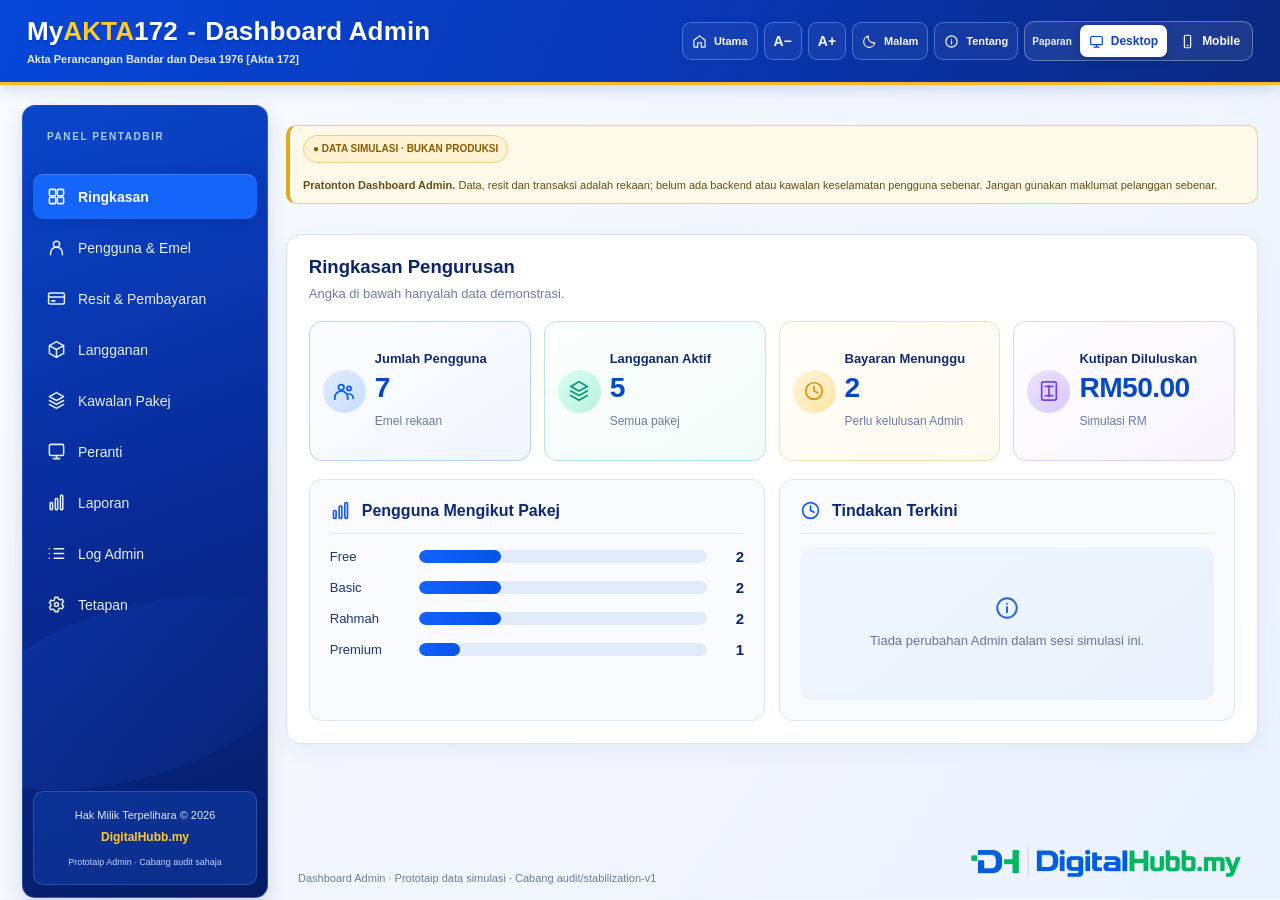
==== commit ec5df792: "admin(ui): jelaskan status Hubungan Seksyen aktif audit dan kawalan backend masih belum diintegrasi" ====
--- a/admin-preview.html
+++ b/admin-preview.html
@@ -112,7 +112,7 @@
 <div class="toolbar"><label class="field">Pilih Pakej<select id="sectionPlan"><option>Free</option><option selected>Basic</option><option>Rahmah</option><option>Premium</option></select></label>
 <label class="field">Pilih Bahagian<select id="sectionPart"><option value="">Semua Bahagian</option></select></label></div>
 <div class="tablewrap"><table><thead><tr><th>Bahagian</th><th>Seksyen</th><th>Keputusan Akses</th></tr></thead><tbody id="sectionRows"></tbody></table></div>
-<p class="help"><b>Peraturan 8 carta alir & cetakan:</b> tersedia sebagai ciri Rahmah/Premium sahaja, tetapi setiap carta WAJIB dipadankan dengan semua seksyen rujukannya dan setiap seksyen itu mesti dibenarkan. Pemetaan lapan carta belum disahkan, maka tiada carta diluluskan secara automatik dalam demonstrasi ini. <b>Hubungan Seksyen Berkaitan</b> disenaraikan untuk Basic/Rahmah/Premium tetapi belum diaktifkan sehingga audit fungsi selesai.</p>
+<p class="help"><b>Peraturan 8 carta alir & cetakan:</b> tersedia sebagai ciri Rahmah/Premium sahaja, tetapi setiap carta WAJIB dipadankan dengan semua seksyen rujukannya dan setiap seksyen itu mesti dibenarkan. Pemetaan lapan carta belum disahkan, maka tiada carta diluluskan secara automatik dalam demonstrasi ini. <b>Hubungan Seksyen Berkaitan: AKTIF (audit lulus dan dikunci, 27 Oktober 2026; 203 pemeriksaan lulus).</b> Hak pakej: Free — Tidak; Basic, Rahmah, Premium — Ya. <b>Integrasi pengguna sebenar BELUM disambung.</b> Gerbang pengesahan backend diwujudkan secara berasingan dan gagal-tertutup apabila tiada identiti, langganan atau sesi disahkan. Jangan anggap tanda ✓ sebagai perlindungan kandungan pada aplikasi awam.</p>
 </section>
 
 <section id="devices" class="panel" hidden>
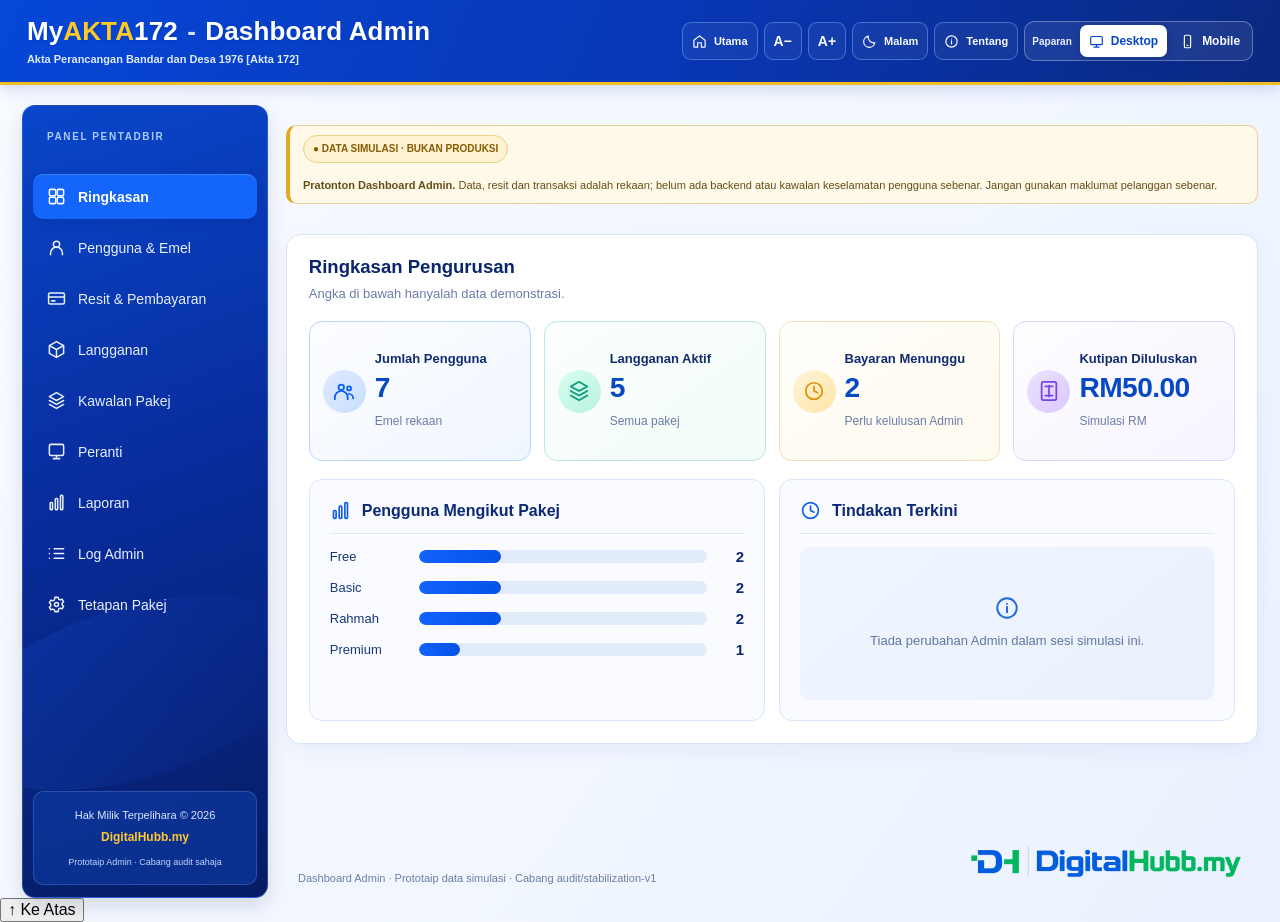
==== commit df0bf506: "ui(admin): pisah Tetapan Pakej dan Tetapan mobile dua menu, tambah butang Ke Atas" ====
--- a/admin-preview.html
+++ b/admin-preview.html
@@ -43,7 +43,7 @@
     <button type="button" data-tab="devices"><svg viewBox="0 0 24 24" fill="none" stroke="currentColor" stroke-width="1.9" stroke-linecap="round" stroke-linejoin="round" aria-hidden="true"><rect x="3" y="3" width="18" height="14" rx="2"/><path d="M8 21h8m-4-4v4"/></svg><span>Peranti</span></button>
     <button type="button" data-tab="reports"><svg viewBox="0 0 24 24" fill="none" stroke="currentColor" stroke-width="1.9" stroke-linecap="round" stroke-linejoin="round" aria-hidden="true"><rect x="4" y="12" width="3" height="9" rx="1"/><rect x="10.5" y="7" width="3" height="14" rx="1"/><rect x="17" y="3" width="3" height="18" rx="1"/></svg><span>Laporan</span></button>
     <button type="button" data-tab="audit"><svg viewBox="0 0 24 24" fill="none" stroke="currentColor" stroke-width="1.9" stroke-linecap="round" stroke-linejoin="round" aria-hidden="true"><path d="M9 6h12M9 12h12M9 18h12M3 6h.01M3 12h.01M3 18h.01"/></svg><span>Log Admin</span></button>
-    <button type="button" data-tab="settings"><svg viewBox="0 0 24 24" fill="none" stroke="currentColor" stroke-width="1.9" stroke-linecap="round" stroke-linejoin="round" aria-hidden="true"><path d="M10 3h4l.8 2.3 2 .9 2.2-1 2 3.4-1.8 1.6v2.4l1.8 1.6-2 3.4-2.2-1-2 .9L14 21h-4l-.8-2.3-2-.9-2.2 1-2-3.4 1.8-1.6v-2.4L3 9.8l2-3.4 2.2 1 2-.9z"/><circle cx="12" cy="12" r="2.5"/></svg><span>Tetapan</span></button>
+    <button type="button" data-tab="packageSettings"><svg viewBox="0 0 24 24" fill="none" stroke="currentColor" stroke-width="1.9" stroke-linecap="round" stroke-linejoin="round" aria-hidden="true"><path d="M10 3h4l.8 2.3 2 .9 2.2-1 2 3.4-1.8 1.6v2.4l1.8 1.6-2 3.4-2.2-1-2 .9L14 21h-4l-.8-2.3-2-.9-2.2 1-2-3.4 1.8-1.6v-2.4L3 9.8l2-3.4 2.2 1 2-.9z"/><circle cx="12" cy="12" r="2.5"/></svg><span>Tetapan Pakej</span></button>
   </nav>
   <button type="button" class="preview-exit" id="exitMobilePreview">
     <svg viewBox="0 0 24 24" fill="none" stroke="currentColor" stroke-width="1.9" stroke-linecap="round" stroke-linejoin="round" aria-hidden="true"><rect x="3" y="4" width="18" height="13" rx="2"/><path d="M8 21h8m-4-4v4"/></svg>
@@ -131,12 +131,31 @@
 <section id="audit" class="panel" hidden><h2>Rekod Aktiviti Admin</h2><p class="muted">Log simulasi untuk kelulusan bayaran, pertukaran pakej, pembaharuan dan reset peranti. Hilang selepas muat semula.</p>
 <div class="tablewrap"><table><thead><tr><th>Masa</th><th>Tindakan</th><th>Akaun / Rekod</th><th>Butiran</th></tr></thead><tbody id="auditRows"></tbody></table></div></section>
 
-<section id="settings" class="panel" hidden><h2>Tetapan & Keselamatan</h2>
+<section id="packageSettings" class="panel" hidden><h2>Tetapan Pakej & Keselamatan</h2>
 <div class="grid2"><div class="tile"><h3>Tempoh Pakej</h3><strong>30 hari</strong><p class="muted">Pakej Free tiada tamat tempoh berbayar.</p></div>
 <div class="tile"><h3>Had Sesi</h3><strong>1 peranti</strong><p class="muted">Penguatkuasaan sebenar wajib melalui backend.</p></div>
 <div class="tile"><h3>Kupon & Promosi</h3><span class="pill warn">Cadangan sahaja</span><p class="muted">Belum diaktifkan dan belum ditentukan polisinya.</p></div>
 <div class="tile"><h3>Integrasi</h3><span class="pill bad">Belum disambung</span><p class="muted">Belum ada auth, API, database, storan resit sulit atau payment gateway.</p></div></div>
 <p class="help">Penerbitan kepada pelanggan memerlukan: pengesahan Admin berasingan dengan MFA, storan resit persendirian, semakan hak akses pada pelayan, penguatkuasaan sesi/peranti, log audit tahan ubah, kawalan tamat tempoh, dan kandungan premium tidak tersedia melalui fail awam atau cache GitHub Pages.</p>
+
+</section>
+<section id="settings" class="panel personal-settings" hidden>
+  <h2>Tetapan Dashboard Admin</h2>
+  <p class="muted">Laraskan keselesaan paparan Dashboard tanpa mengubah MyAKTA172 utama.</p>
+  <div class="setting-options">
+    <div class="setting-option">
+      <div class="setting-label"><h3>▣ Saiz Teks</h3><p class="muted">Laraskan saiz tulisan untuk paparan Dashboard Admin.</p></div>
+      <div class="setting-controls" role="group" aria-label="Saiz teks Dashboard">
+        <button type="button" class="btn" id="settingTextMinus" aria-label="Kecilkan saiz teks">A−</button>
+        <button type="button" class="btn primary" id="settingTextNormal" aria-label="Saiz teks biasa">A</button>
+        <button type="button" class="btn" id="settingTextPlus" aria-label="Besarkan saiz teks">A+</button>
+      </div>
+    </div>
+    <div class="setting-option">
+      <div class="setting-label"><h3>▣ Pasang Aplikasi</h3><p class="muted">Pasang Dashboard pada skrin utama apabila versi selamat dan boleh dipasang tersedia.</p></div>
+      <div class="setting-install"><button type="button" class="btn primary" id="installAdminApp" disabled>Pasang</button><span id="adminInstallStatus" class="muted" role="status">Belum tersedia untuk prototaip Admin. Pengesahan dan pemasangan PWA belum diaktifkan.</span></div>
+    </div>
+  </div>
 </section>
 <footer class="admin-footer"><span>Dashboard Admin · Prototaip data simulasi · Cabang audit/stabilization-v1</span><img src="./01_DigitalHubb.my_Rasmi_Transparent_6500px.png" alt="DigitalHubb.my — Logo rasmi"></footer>
 </main></div></div>
@@ -146,6 +165,7 @@
   <button type="button" id="bottomAbout" class="mobile-action"><svg viewBox="0 0 24 24" fill="none" stroke="currentColor" stroke-width="1.9" stroke-linecap="round" stroke-linejoin="round" aria-hidden="true"><circle cx="12" cy="12" r="9"/><path d="M12 11v5m0-8h.01"/></svg><span>Tentang</span></button>
   <button type="button" id="bottomSettings" class="mobile-action"><svg viewBox="0 0 24 24" fill="none" stroke="currentColor" stroke-width="1.9" stroke-linecap="round" stroke-linejoin="round" aria-hidden="true"><circle cx="12" cy="12" r="3"/><path d="M12 2v2m0 16v2M4.93 4.93l1.42 1.42m11.3 11.3 1.42 1.42M2 12h2m16 0h2M4.93 19.07l1.42-1.42m11.3-11.3 1.42-1.42"/></svg><span>Tetapan</span></button>
 </nav>
+<button type="button" id="adminBackToTop" aria-label="Ke Atas" title="Ke Atas">↑ Ke Atas</button>
 <dialog id="confirmation"><h2 id="confirmTitle">Sahkan tindakan simulasi</h2><p id="confirmText" class="audit-note"></p><div class="row"><button type="button" class="btn primary" id="confirmYes">Sahkan Simulasi</button><button type="button" class="btn subtle" id="confirmNo">Batal</button></div></dialog>
 <dialog id="receiptDialog" aria-labelledby="receiptTitle" class="receipt-dialog"><h2 id="receiptTitle">Pratonton Resit — Simulasi</h2><div id="receiptDetails" class="receipt-details"></div><div id="receiptViewport" class="receipt-viewport"></div><div class="row"><button type="button" class="btn primary" id="receiptClose">Tutup Pratonton</button></div></dialog>
 <dialog id="adminAboutDialog" aria-labelledby="adminAboutTitle"><h2 id="adminAboutTitle">Tentang Dashboard Admin MyAKTA172</h2><p>Prototaip pengurusan pakej MyAKTA172 oleh DigitalHubb.my. Semua rekod pengguna, resit dan kutipan adalah data simulasi. Belum ada integrasi pangkalan data, pengesahan Admin atau pembayaran sebenar.</p><p class="muted">Aplikasi utama MyAKTA172, lapan carta alir, teks Akta 172 dan cabang main tidak diubah oleh paparan ini.</p><button type="button" id="adminAboutClose" class="btn primary">Tutup</button></dialog>
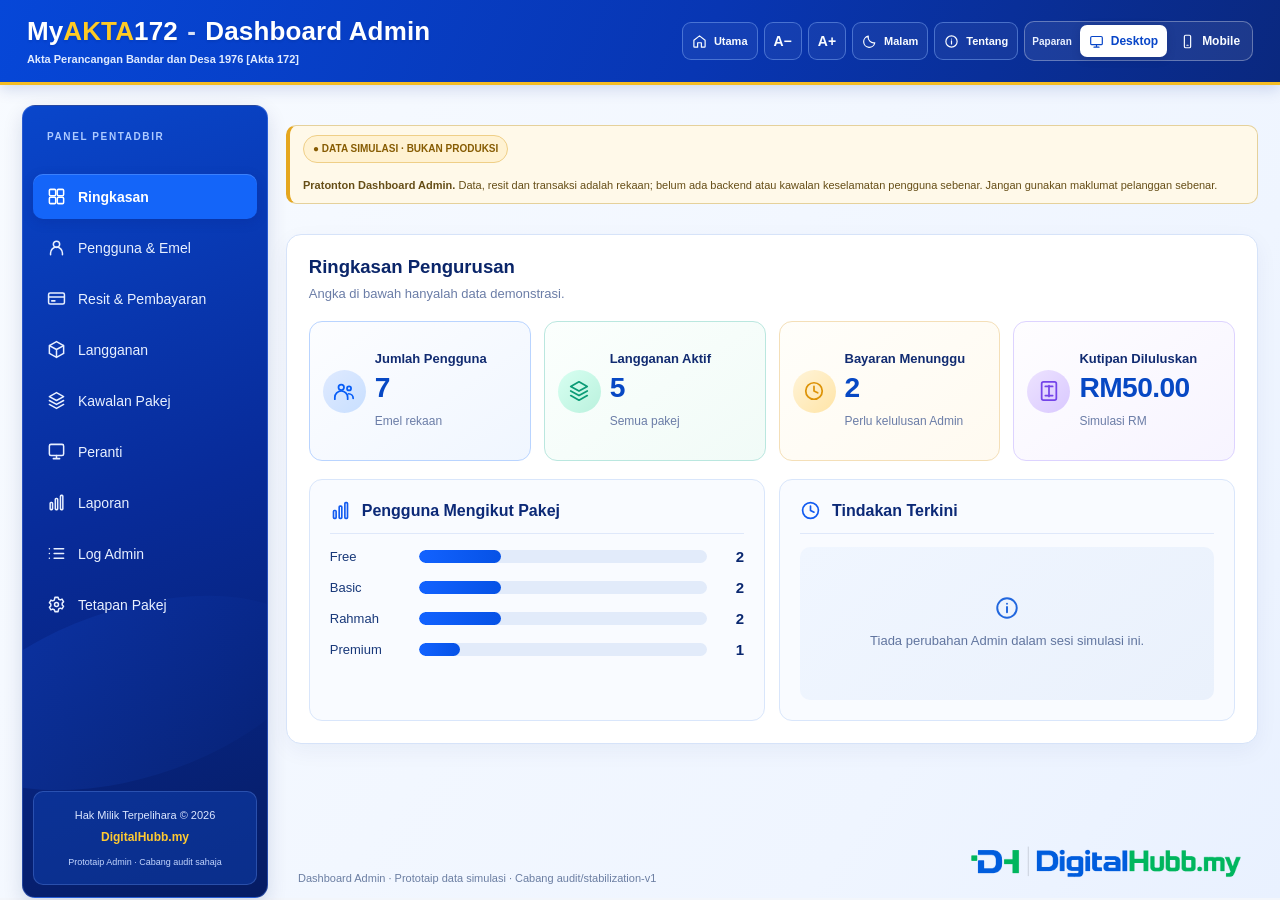
==== commit a63bfe02: "fix(admin-mobile): guna ikon gear Tetapan footer konsisten dengan sidebar" ====
--- a/admin-preview.html
+++ b/admin-preview.html
@@ -163,7 +163,7 @@
   <button type="button" id="bottomHome" class="mobile-action active" aria-current="page"><svg viewBox="0 0 24 24" fill="none" stroke="currentColor" stroke-width="1.9" stroke-linecap="round" stroke-linejoin="round" aria-hidden="true"><path d="m3 10 9-7 9 7v10a1 1 0 0 1-1 1h-5v-7H9v7H4a1 1 0 0 1-1-1z"/></svg><span>Utama</span></button>
   <button type="button" id="bottomTheme" class="mobile-action" aria-pressed="false"><svg id="bottomMoonIcon" viewBox="0 0 24 24" fill="none" stroke="currentColor" stroke-width="1.9" stroke-linecap="round" stroke-linejoin="round" aria-hidden="true"><path d="M20.5 14A9 9 0 0 1 10 3.5 9 9 0 1 0 20.5 14z"/></svg><svg id="bottomSunIcon" hidden viewBox="0 0 24 24" fill="none" stroke="currentColor" stroke-width="1.9" stroke-linecap="round" stroke-linejoin="round" aria-hidden="true"><circle cx="12" cy="12" r="4"/><path d="M12 2v2M12 20v2M2 12h2m16 0h2M4.9 4.9l1.5 1.5m11.2 11.2 1.5 1.5M19.1 4.9l-1.5 1.5M6.4 17.6l-1.5 1.5"/></svg><span id="bottomThemeLabel">Malam</span></button>
   <button type="button" id="bottomAbout" class="mobile-action"><svg viewBox="0 0 24 24" fill="none" stroke="currentColor" stroke-width="1.9" stroke-linecap="round" stroke-linejoin="round" aria-hidden="true"><circle cx="12" cy="12" r="9"/><path d="M12 11v5m0-8h.01"/></svg><span>Tentang</span></button>
-  <button type="button" id="bottomSettings" class="mobile-action"><svg viewBox="0 0 24 24" fill="none" stroke="currentColor" stroke-width="1.9" stroke-linecap="round" stroke-linejoin="round" aria-hidden="true"><circle cx="12" cy="12" r="3"/><path d="M12 2v2m0 16v2M4.93 4.93l1.42 1.42m11.3 11.3 1.42 1.42M2 12h2m16 0h2M4.93 19.07l1.42-1.42m11.3-11.3 1.42-1.42"/></svg><span>Tetapan</span></button>
+  <button type="button" id="bottomSettings" class="mobile-action"><svg viewBox="0 0 24 24" fill="none" stroke="currentColor" stroke-width="1.9" stroke-linecap="round" stroke-linejoin="round" aria-hidden="true"><path d="M10 3h4l.8 2.3 2 .9 2.2-1 2 3.4-1.8 1.6v2.4l1.8 1.6-2 3.4-2.2-1-2 .9L14 21h-4l-.8-2.3-2-.9-2.2 1-2-3.4 1.8-1.6v-2.4L3 9.8l2-3.4 2.2 1 2-.9z"/><circle cx="12" cy="12" r="2.5"/></svg><span>Tetapan</span></button>
 </nav>
 <button type="button" id="adminBackToTop" aria-label="Ke Atas" title="Ke Atas">↑ Ke Atas</button>
 <dialog id="confirmation"><h2 id="confirmTitle">Sahkan tindakan simulasi</h2><p id="confirmText" class="audit-note"></p><div class="row"><button type="button" class="btn primary" id="confirmYes">Sahkan Simulasi</button><button type="button" class="btn subtle" id="confirmNo">Batal</button></div></dialog>
--- a/admin-preview.css
+++ b/admin-preview.css
@@ -334,3 +334,72 @@
 }
 body.admin-royal.preview-mobile .preview-exit svg{width:19px;height:19px;flex:none}
 body.admin-royal.preview-mobile .preview-exit:focus-visible{outline:3px solid #ffca24;outline-offset:2px}
+
+/* Dashboard Admin: Tetapan peribadi terasing daripada Tetapan Pakej */
+body.admin-royal .setting-options{display:grid;gap:0;border:1px solid #d7e5fb;border-radius:12px;overflow:hidden;background:#fff}
+body.admin-royal .setting-option{display:flex;justify-content:space-between;align-items:center;gap:14px;padding:17px 16px;border-bottom:1px solid #d7e5fb}
+body.admin-royal .setting-option:last-child{border-bottom:0}
+body.admin-royal .setting-label{flex:1 1 auto;min-width:0}
+body.admin-royal .setting-label h3{margin:0 0 5px;color:#0c3798}
+body.admin-royal .setting-label p{margin:0}
+body.admin-royal .setting-controls{display:flex;align-items:center;gap:7px;flex:none}
+body.admin-royal .setting-controls .btn{min-width:40px;min-height:41px}
+body.admin-royal .setting-install{display:flex;align-items:center;gap:12px;flex-wrap:wrap;justify-content:flex-end;max-width:330px;text-align:right}
+body.admin-royal .setting-install .btn{min-width:74px}
+body.admin-royal .setting-install .muted{font-size:11px}
+body.admin-royal.theme-dark .setting-options{background:#142746;border-color:#385581}
+body.admin-royal.theme-dark .setting-option{border-color:#385581}
+body.admin-royal.theme-dark .setting-label h3{color:#dceaff}
+
+/* Butang Ke Atas: gaya terapung seperti aplikasi Akta, biru royal */
+body.admin-royal #adminBackToTop{
+  position:fixed;right:24px;bottom:24px;z-index:105;
+  border:2px solid #fff;border-radius:999px;padding:12px 17px;
+  background:#104cce;color:#fff;font-weight:750;font-size:13px;
+  box-shadow:0 4px 18px rgba(0,0,0,.28);cursor:pointer;
+  opacity:0;visibility:hidden;pointer-events:none;transform:translateY(10px);
+  transition:opacity .2s ease,transform .2s ease,visibility .2s
+}
+body.admin-royal #adminBackToTop.show{opacity:1;visibility:visible;pointer-events:auto;transform:translateY(0)}
+body.admin-royal #adminBackToTop:hover{filter:brightness(.94)}
+body.admin-royal #adminBackToTop:focus-visible{outline:3px solid #ffcb33;outline-offset:2px}
+
+@media(max-width:760px){
+  /* Header mobile kini menggunakan gradasi dan garisan emas footer rasmi */
+  body.admin-royal .site-header{
+    background:linear-gradient(105deg,#073dbf,#092f9f);
+    border-bottom:2px solid #f1c239;
+    box-shadow:0 5px 15px #051c6431;
+    padding:12px 16px;gap:12px;min-height:76px
+  }
+  body.admin-royal .site-identity h1{font-size:clamp(16px,4vw,21px);line-height:1.16}
+  body.admin-royal .site-identity p{font-size:10px;line-height:1.35}
+  body.admin-royal .admin-menu-toggle{
+    background:#ffffff20;border-color:#ffffff48;box-shadow:none;
+    border-radius:11px;height:47px;width:47px;min-width:47px;min-height:47px
+  }
+  body.admin-royal #adminBackToTop{
+    right:12px;bottom:calc(82px + env(safe-area-inset-bottom,0px));
+    padding:10px 13px;font-size:12px
+  }
+  body.admin-royal .setting-option{padding:16px 12px;gap:10px;flex-wrap:wrap}
+  body.admin-royal .setting-controls{margin-left:auto}
+  body.admin-royal .setting-install{margin-left:auto;max-width:100%;align-items:flex-end}
+}
+@media(min-width:761px){
+  body.admin-royal.preview-mobile .site-header{
+    background:linear-gradient(105deg,#073dbf,#092f9f);
+    border-bottom:2px solid #f1c239;
+    box-shadow:0 5px 15px #051c6431
+  }
+  body.admin-royal.preview-mobile #adminBackToTop{
+    right:max(14px,calc((100vw - 470px)/2 + 18px));
+    bottom:90px;padding:10px 13px
+  }
+  body.admin-royal.preview-mobile .setting-option{flex-wrap:wrap}
+  body.admin-royal.preview-mobile .setting-controls,
+  body.admin-royal.preview-mobile .setting-install{margin-left:auto}
+}
+@media(prefers-reduced-motion:reduce){
+  body.admin-royal #adminBackToTop{transition:none}
+}
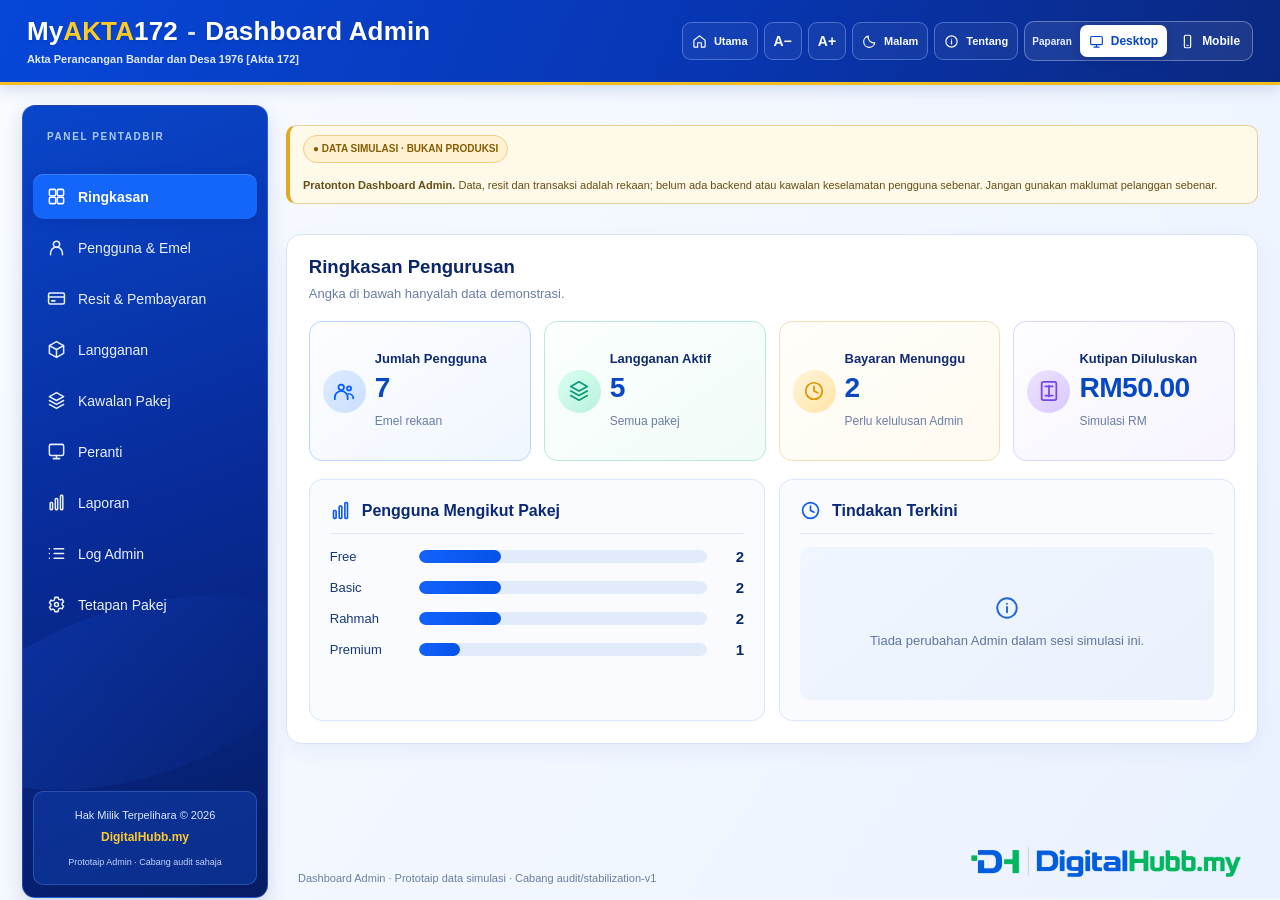
==== commit 78110eec: "ui(admin): kemaskan Tentang Desktop/Mobile ikut Maklumat Aplikasi, DigitalHubb, Pemilik dan Penafian" ====
--- a/admin-preview.html
+++ b/admin-preview.html
@@ -168,5 +168,39 @@
 <button type="button" id="adminBackToTop" aria-label="Ke Atas" title="Ke Atas">↑ Ke Atas</button>
 <dialog id="confirmation"><h2 id="confirmTitle">Sahkan tindakan simulasi</h2><p id="confirmText" class="audit-note"></p><div class="row"><button type="button" class="btn primary" id="confirmYes">Sahkan Simulasi</button><button type="button" class="btn subtle" id="confirmNo">Batal</button></div></dialog>
 <dialog id="receiptDialog" aria-labelledby="receiptTitle" class="receipt-dialog"><h2 id="receiptTitle">Pratonton Resit — Simulasi</h2><div id="receiptDetails" class="receipt-details"></div><div id="receiptViewport" class="receipt-viewport"></div><div class="row"><button type="button" class="btn primary" id="receiptClose">Tutup Pratonton</button></div></dialog>
-<dialog id="adminAboutDialog" aria-labelledby="adminAboutTitle"><h2 id="adminAboutTitle">Tentang Dashboard Admin MyAKTA172</h2><p>Prototaip pengurusan pakej MyAKTA172 oleh DigitalHubb.my. Semua rekod pengguna, resit dan kutipan adalah data simulasi. Belum ada integrasi pangkalan data, pengesahan Admin atau pembayaran sebenar.</p><p class="muted">Aplikasi utama MyAKTA172, lapan carta alir, teks Akta 172 dan cabang main tidak diubah oleh paparan ini.</p><button type="button" id="adminAboutClose" class="btn primary">Tutup</button></dialog>
+<dialog id="adminAboutDialog" class="admin-about-dialog" aria-labelledby="adminAboutTitle">
+  <div class="admin-about-heading">
+    <h2 id="adminAboutTitle">Tentang Dashboard Admin MyAKTA172</h2>
+    <button type="button" id="adminAboutClose" class="admin-about-close" aria-label="Tutup maklumat Tentang">× <span>Tutup</span></button>
+  </div>
+  <div class="admin-about-body">
+    <p class="admin-about-subtitle"><strong>Akta Perancangan Bandar dan Desa 1976 [Akta 172]</strong></p>
+
+    <section class="admin-about-section">
+      <h3>Maklumat Aplikasi</h3>
+      <p>Dashboard Admin MyAKTA172 ialah panel pengurusan bagi aplikasi MyAKTA172 untuk menyelaras rekod pengguna dan emel, pakej langganan, pembayaran, peranti, kawalan akses mengikut Bahagian dan Seksyen serta laporan pengurusan.</p>
+    </section>
+
+    <section class="admin-about-section">
+      <h3>Identiti Pembangun</h3>
+      <img class="admin-about-logo" src="./01_DigitalHubb.my_Rasmi_Transparent_6500px.png" alt="Logo rasmi DigitalHubb.my">
+      <p>DigitalHubb.my ialah jenama inovasi digital untuk aplikasi rujukan, pembelajaran dan analisis.</p>
+    </section>
+
+    <section class="admin-about-section">
+      <h3>Maklumat Pemilik / Pembangun</h3>
+      <p>TPr. Gs. Rozaimi bin Majid</p>
+    </section>
+
+    <section class="admin-about-section">
+      <h3>Status Pembangunan</h3>
+      <p>Dashboard ini masih <strong>prototaip dengan data simulasi</strong>. Rekod pengguna, resit bank, langganan dan transaksi yang dipaparkan bukan data pelanggan sebenar. Integrasi pengesahan Admin, pangkalan data, pembayaran dan penguatkuasaan akses sebenar belum diaktifkan.</p>
+    </section>
+
+    <section class="admin-about-section">
+      <h3>Penafian</h3>
+      <p>MyAKTA172 ialah aplikasi rujukan dan pembelajaran, bukan portal rasmi kerajaan atau pengganti nasihat perundangan pihak berkuasa. Dashboard Admin ini bukan sistem pembayaran atau pengurusan pelanggan yang telah beroperasi. Jangan masukkan maklumat pengguna atau resit bank sebenar ke dalam prototaip.</p>
+    </section>
+  </div>
+</dialog>
 </body></html>
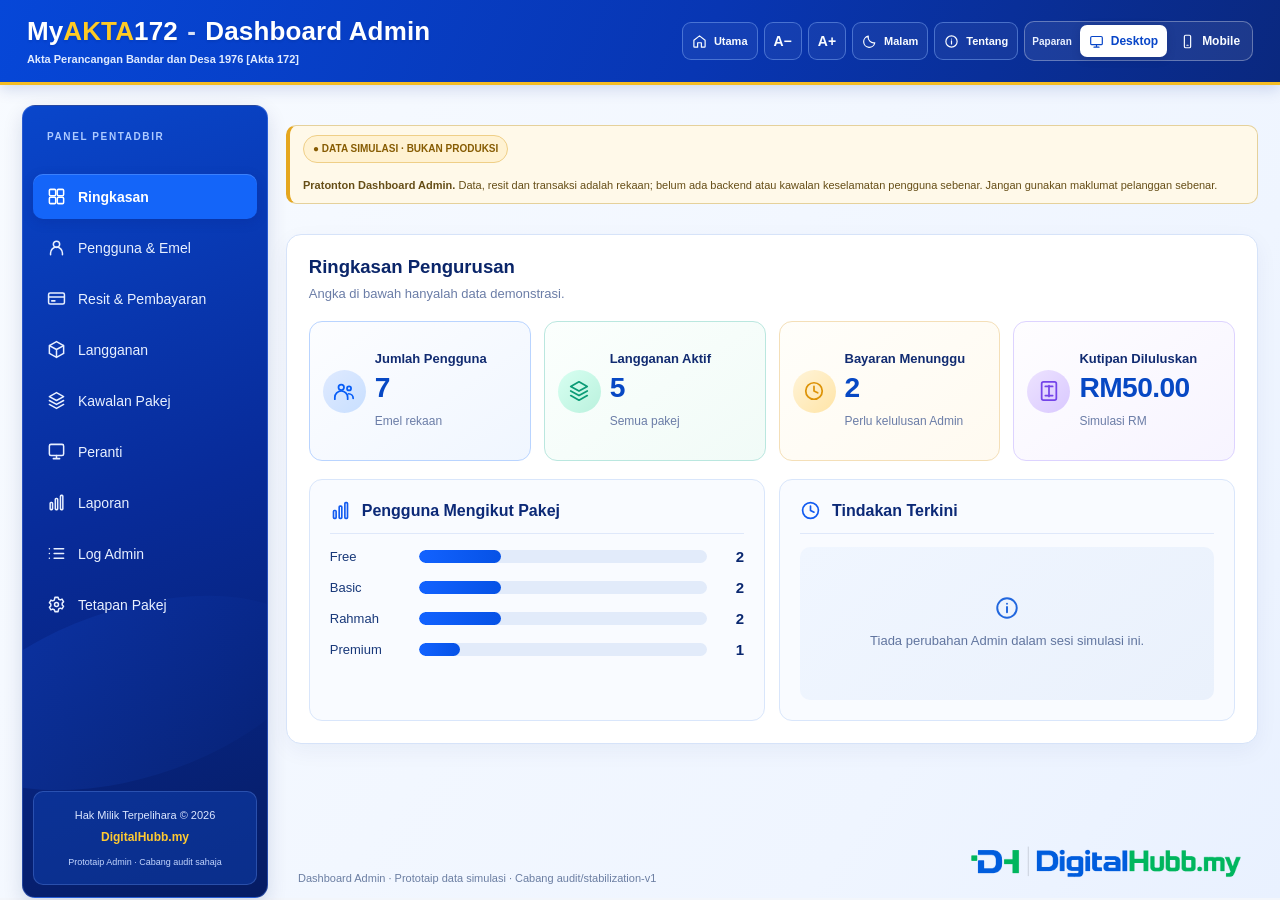
==== commit 9bc21d18: "docs(admin): jadikan kandungan Tentang kekal tanpa istilah prototaip, kekalkan penafian neutral" ====
--- a/admin-preview.html
+++ b/admin-preview.html
@@ -193,13 +193,8 @@
     </section>
 
     <section class="admin-about-section">
-      <h3>Status Pembangunan</h3>
-      <p>Dashboard ini masih <strong>prototaip dengan data simulasi</strong>. Rekod pengguna, resit bank, langganan dan transaksi yang dipaparkan bukan data pelanggan sebenar. Integrasi pengesahan Admin, pangkalan data, pembayaran dan penguatkuasaan akses sebenar belum diaktifkan.</p>
-    </section>
-
-    <section class="admin-about-section">
       <h3>Penafian</h3>
-      <p>MyAKTA172 ialah aplikasi rujukan dan pembelajaran, bukan portal rasmi kerajaan atau pengganti nasihat perundangan pihak berkuasa. Dashboard Admin ini bukan sistem pembayaran atau pengurusan pelanggan yang telah beroperasi. Jangan masukkan maklumat pengguna atau resit bank sebenar ke dalam prototaip.</p>
+      <p>MyAKTA172 ialah aplikasi rujukan dan pembelajaran. Ia bukan penerbitan rasmi kerajaan atau pengganti nasihat dan rujukan perundangan daripada pihak berkuasa berkaitan. Penggunaan Dashboard Admin hendaklah mematuhi kebenaran akses dan menjaga kerahsiaan maklumat pengguna.</p>
     </section>
   </div>
 </dialog>
--- a/admin-preview.css
+++ b/admin-preview.css
@@ -403,3 +403,83 @@
 @media(prefers-reduced-motion:reduce){
   body.admin-royal #adminBackToTop{transition:none}
 }
+
+/* Tentang Dashboard Admin — susun atur seragam Desktop/Mobile seperti MyAKTA172 */
+body.admin-royal #adminAboutDialog{
+  box-sizing:border-box;
+  width:min(610px,calc(100vw - 26px));max-width:610px;
+  max-height:min(88dvh,850px);
+  margin:auto;padding:0;overflow:hidden;
+  background:#fff;color:#1b3358;
+  border:1px solid #dce8f7;border-radius:15px;
+  box-shadow:0 24px 68px #00153766;
+}
+body.admin-royal #adminAboutDialog::backdrop{background:rgba(5,23,55,.70)}
+body.admin-royal #adminAboutDialog .admin-about-heading{
+  display:flex;align-items:flex-start;justify-content:space-between;gap:12px;
+  padding:24px 24px 14px;border-bottom:1px solid #e7eef8;
+}
+body.admin-royal #adminAboutDialog #adminAboutTitle{
+  margin:0;line-height:1.22;letter-spacing:-.02em;color:#0b58bd;
+  font-size:clamp(20px,2.2vw,25px);font-weight:800
+}
+body.admin-royal #adminAboutDialog .admin-about-close{
+  display:inline-flex;align-items:center;justify-content:center;gap:5px;flex:none;
+  background:#fff;border:1px solid #b3cff3;border-radius:8px;
+  padding:8px 11px;color:#0b55bd;font-weight:700;font-size:13px;min-height:37px;
+}
+body.admin-royal #adminAboutDialog .admin-about-close:hover{background:#eff6ff}
+body.admin-royal #adminAboutDialog .admin-about-close:focus-visible{outline:3px solid #f0c136;outline-offset:2px}
+body.admin-royal #adminAboutDialog .admin-about-body{
+  padding:15px 24px 26px;
+  max-height:calc(min(88dvh,850px) - 90px);
+  overflow-y:auto;overscroll-behavior:contain;
+}
+body.admin-royal #adminAboutDialog p{font-size:14px;line-height:1.65;margin:0;color:#193355}
+body.admin-royal #adminAboutDialog .admin-about-subtitle{font-size:14px;font-weight:700;margin:0 0 21px}
+body.admin-royal #adminAboutDialog .admin-about-section{margin:0 0 19px}
+body.admin-royal #adminAboutDialog .admin-about-section:last-child{margin-bottom:0}
+body.admin-royal #adminAboutDialog .admin-about-section h3{
+  color:#0659bd;font-size:15px;font-weight:800;margin:0 0 7px
+}
+body.admin-royal #adminAboutDialog .admin-about-logo{
+  display:block;max-width:210px;width:50%;height:auto;max-height:85px;
+  object-fit:contain;object-position:left center;margin:13px 0 13px
+}
+body.admin-royal.theme-dark #adminAboutDialog{
+  background:#112342;border-color:#3d5785;color:#e5efff
+}
+body.admin-royal.theme-dark #adminAboutDialog .admin-about-heading{border-color:#314a73}
+body.admin-royal.theme-dark #adminAboutDialog #adminAboutTitle,
+body.admin-royal.theme-dark #adminAboutDialog .admin-about-section h3{color:#8ab8ff}
+body.admin-royal.theme-dark #adminAboutDialog p{color:#e0eaff}
+body.admin-royal.theme-dark #adminAboutDialog .admin-about-close{
+  background:#1b325b;border-color:#5475ac;color:#e7efff
+}
+@media(max-width:760px){
+  body.admin-royal #adminAboutDialog{
+    width:calc(100vw - 24px);max-height:calc(100dvh - 36px);
+    border-radius:13px;
+  }
+  body.admin-royal #adminAboutDialog .admin-about-heading{
+    padding:18px 17px 12px;align-items:start
+  }
+  body.admin-royal #adminAboutDialog #adminAboutTitle{font-size:21px}
+  body.admin-royal #adminAboutDialog .admin-about-close{padding:7px 9px;font-size:12px}
+  body.admin-royal #adminAboutDialog .admin-about-body{
+    padding:14px 17px 22px;
+    max-height:calc(100dvh - 122px)
+  }
+  body.admin-royal #adminAboutDialog p{font-size:13px}
+  body.admin-royal #adminAboutDialog .admin-about-logo{max-width:195px;width:55%}
+}
+@media(min-width:761px){
+  body.admin-royal.preview-mobile #adminAboutDialog{
+    width:min(440px,calc(100vw - 28px));max-height:calc(100dvh - 45px)
+  }
+  body.admin-royal.preview-mobile #adminAboutDialog .admin-about-heading{padding:18px 18px 12px}
+  body.admin-royal.preview-mobile #adminAboutDialog .admin-about-body{
+    padding:14px 18px 22px;max-height:calc(100dvh - 140px)
+  }
+  body.admin-royal.preview-mobile #adminAboutDialog #adminAboutTitle{font-size:21px}
+}
